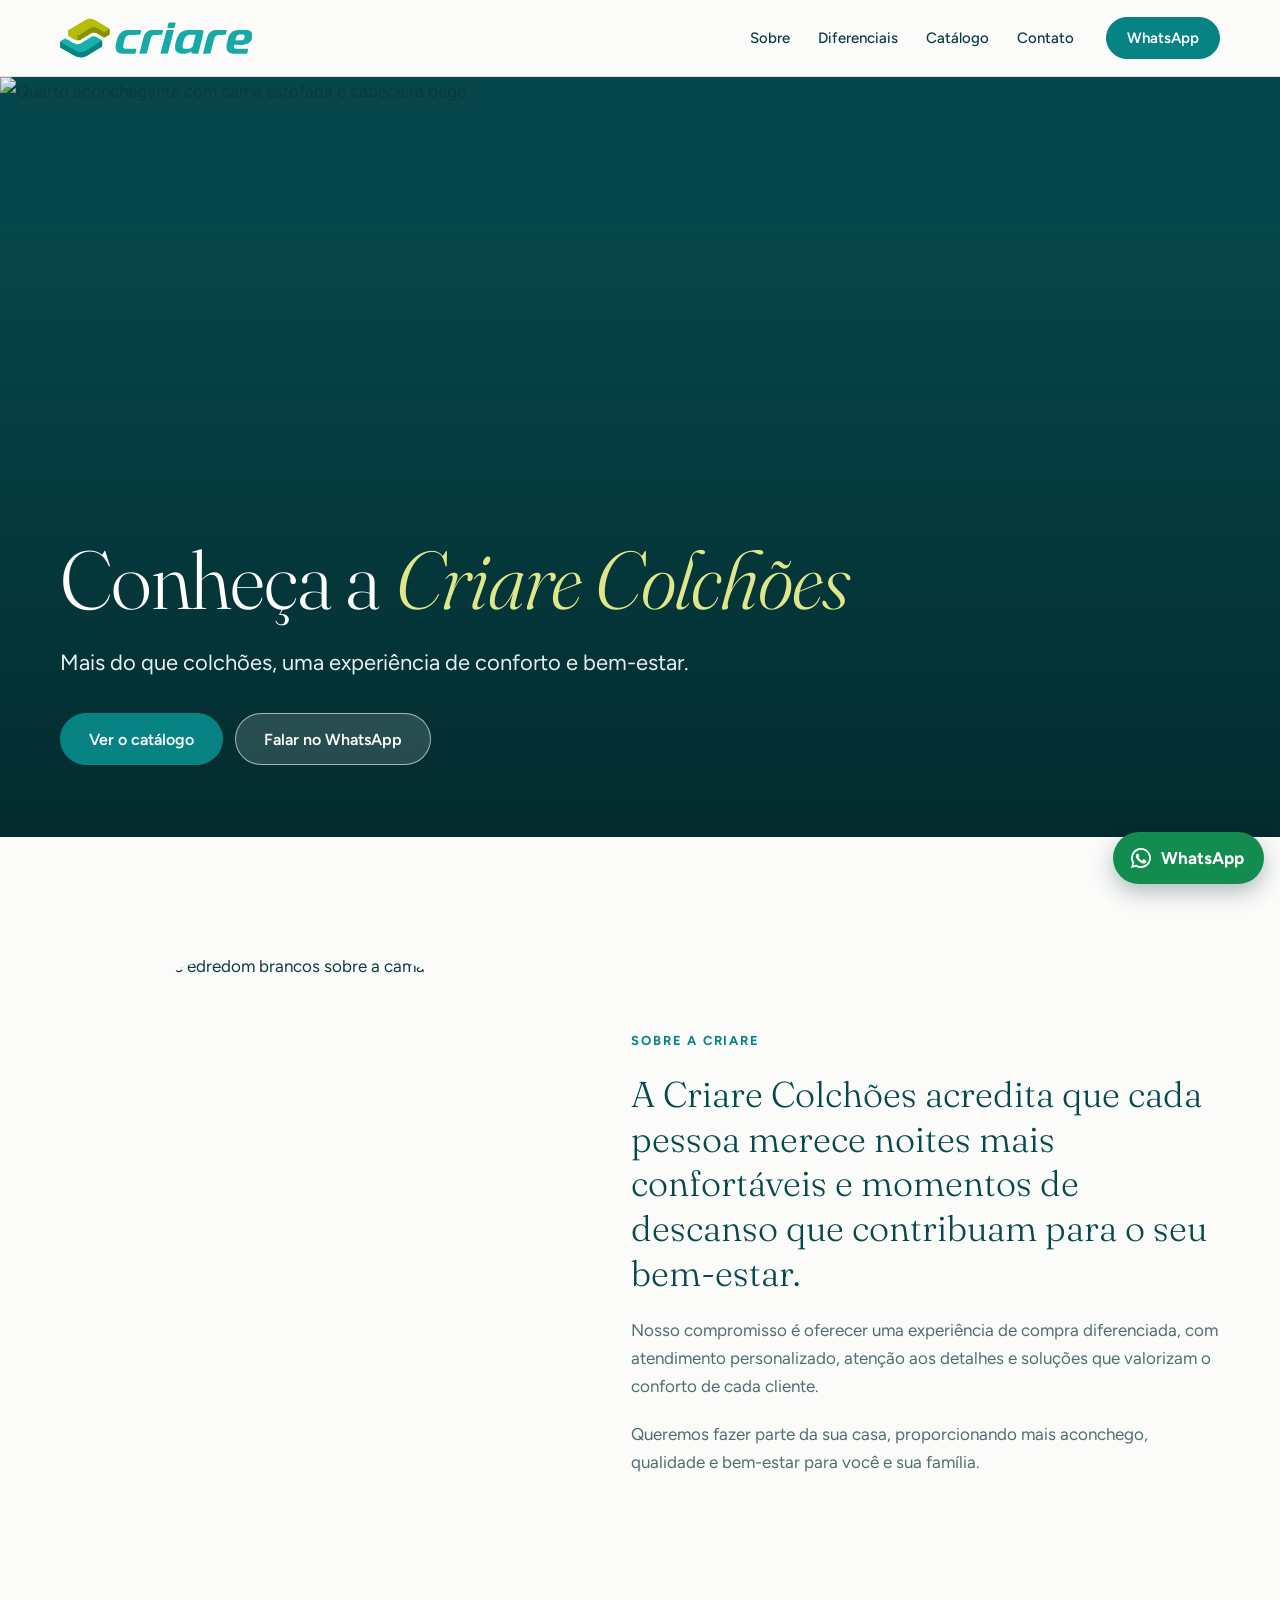
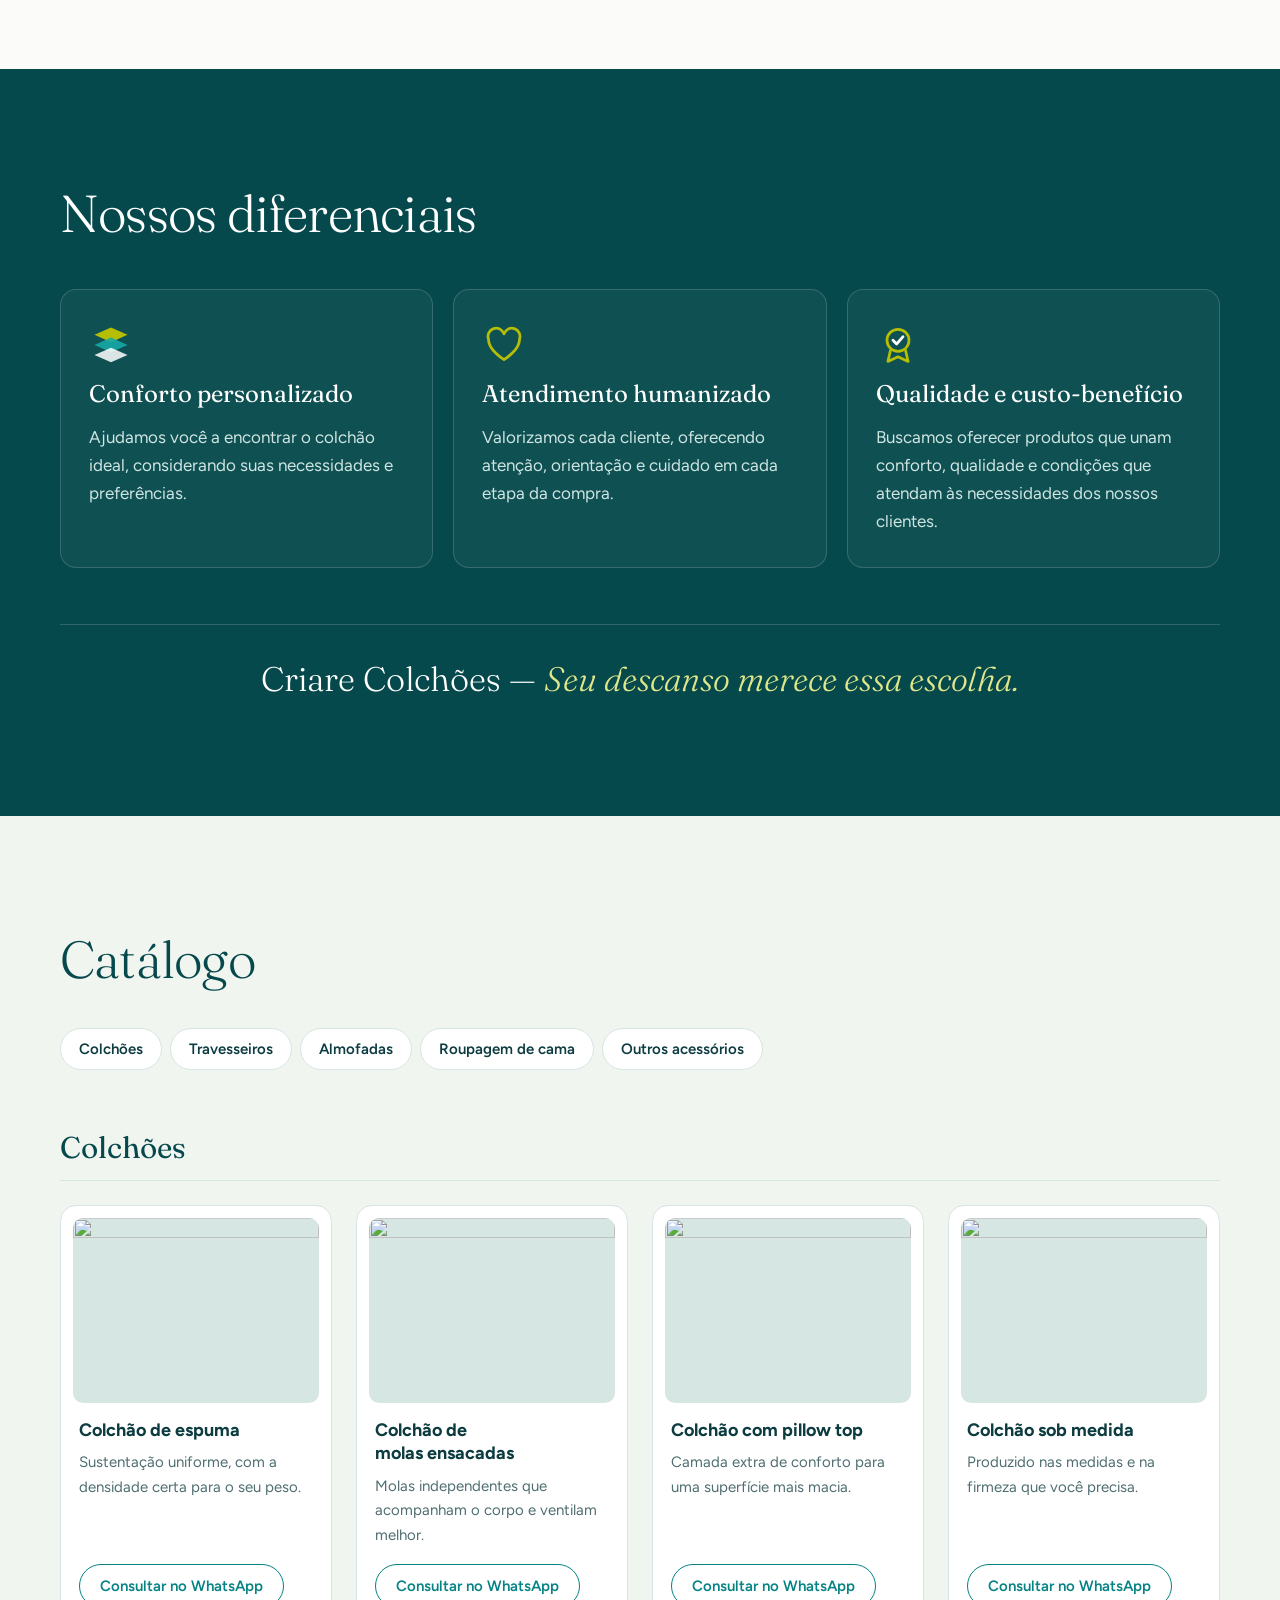
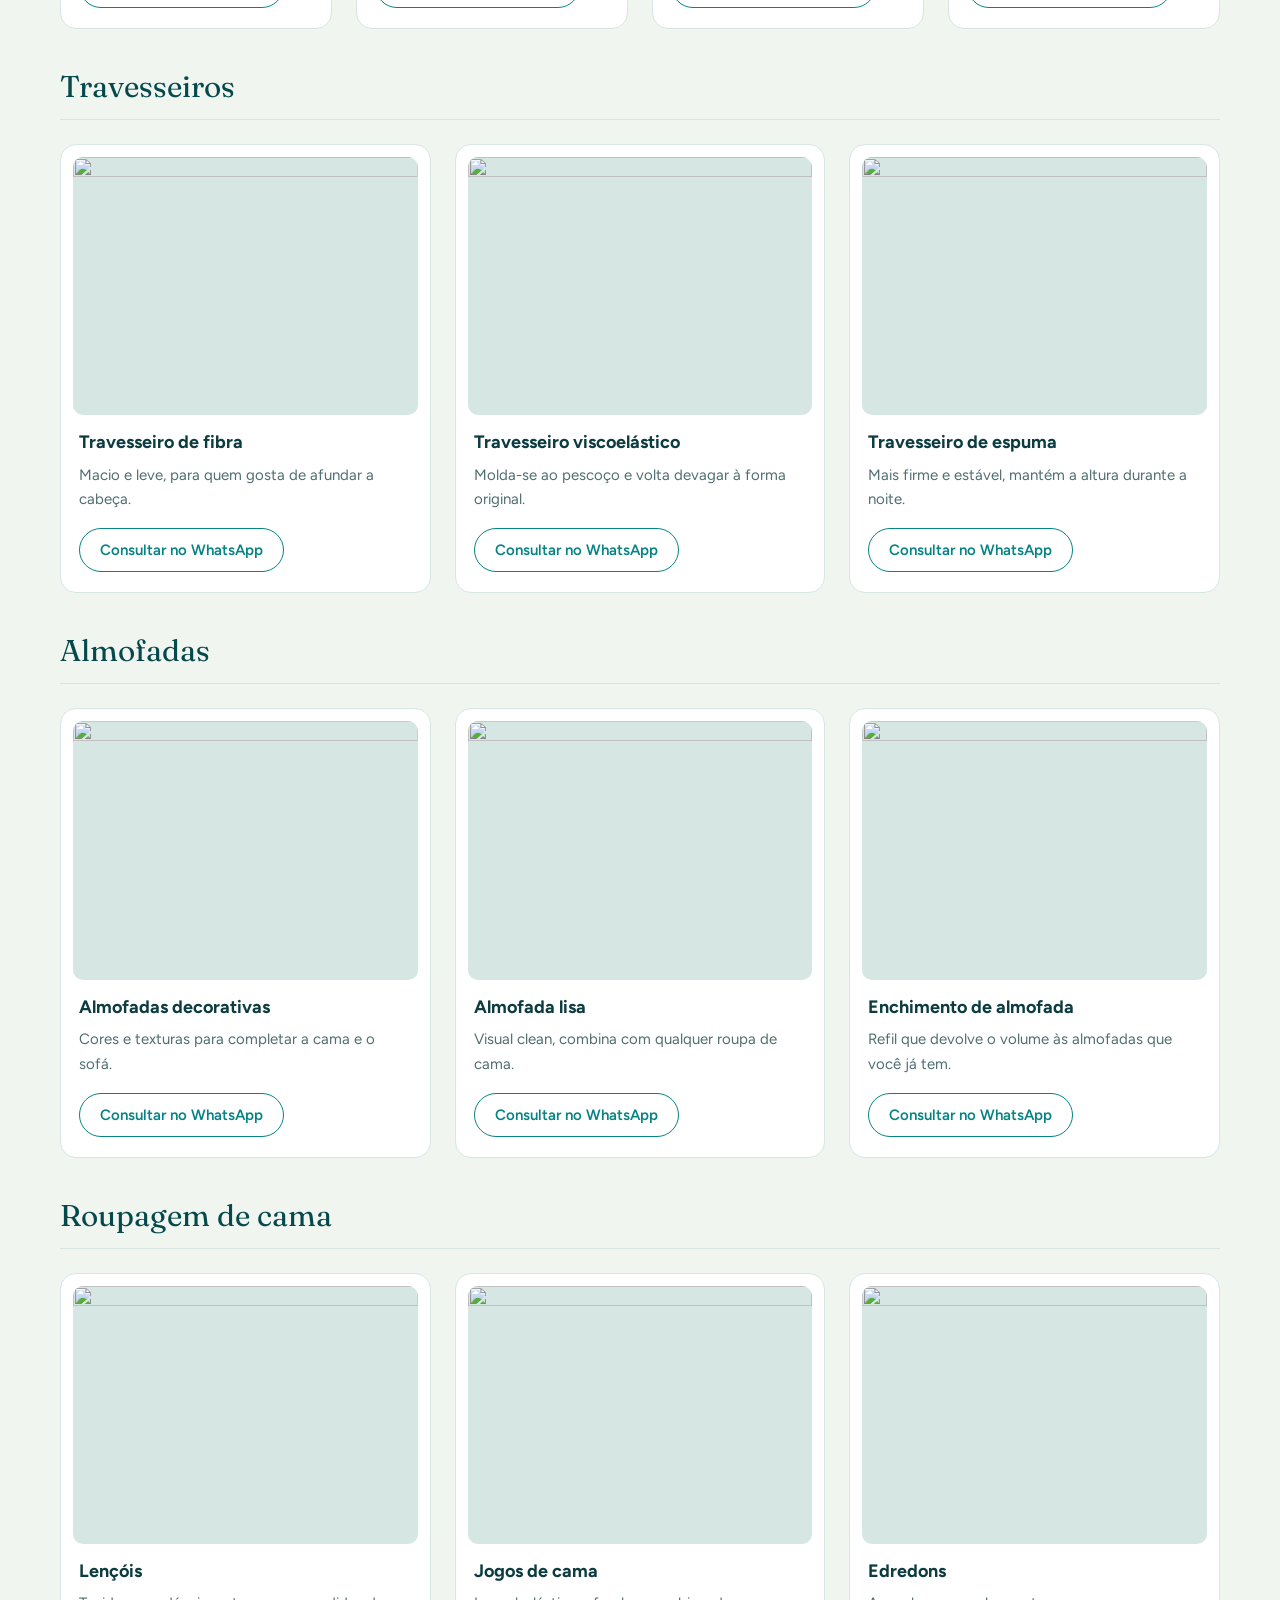
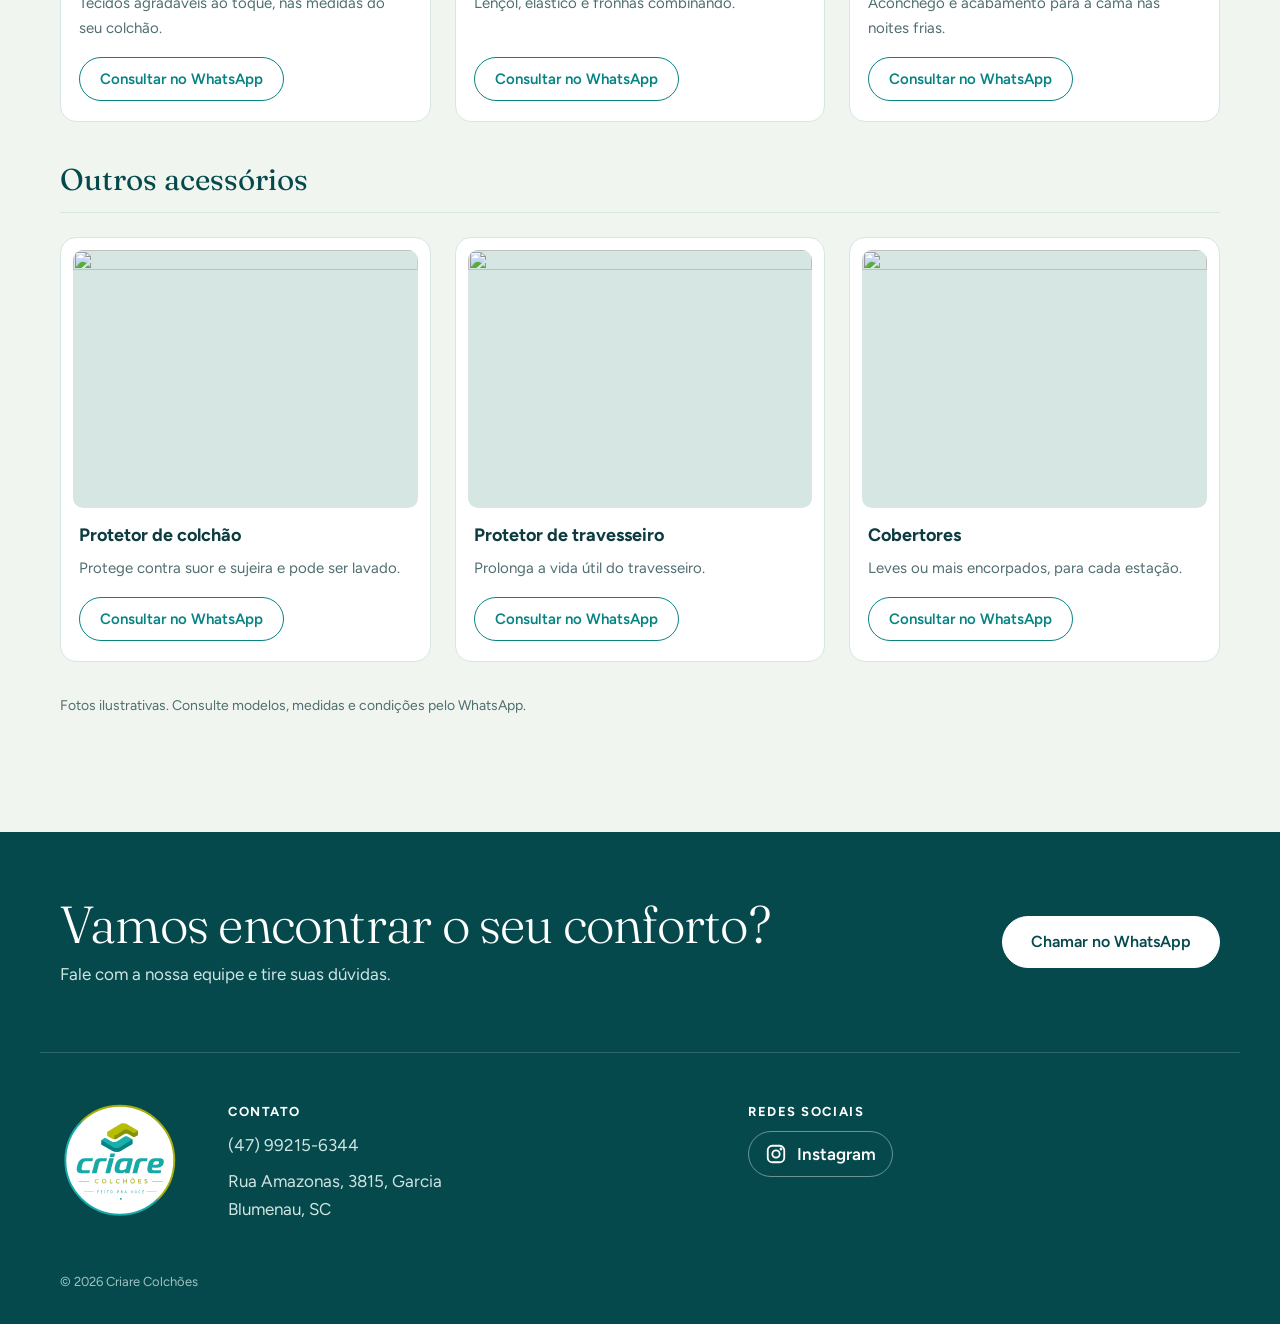
==== catalogo/index.html @ cec533d4 "Site da Criare Colchões: site principal, catálogo e vitrine Co-Authored-By: Claude Opus 5.5 <noreply" ====
<!doctype html>
<html lang="pt-BR">
<head>
<meta charset="utf-8">
<meta name="viewport" content="width=device-width, initial-scale=1, viewport-fit=cover">
<title>Criare Colchões | Catálogo de colchões, travesseiros e roupa de cama em Blumenau</title>
<meta name="description" content="Conheça a Criare Colchões: colchões, travesseiros, almofadas, roupa de cama e acessórios, com atendimento personalizado em Blumenau.">
<link rel="icon" href="assets/logo-criare.svg" type="image/svg+xml">
<link rel="preconnect" href="https://fonts.googleapis.com">
<link rel="preconnect" href="https://fonts.gstatic.com" crossorigin>
<link rel="stylesheet" href="https://fonts.googleapis.com/css2?family=Figtree:wght@400;500;600;700&family=Fraunces:ital,opsz,wght@0,9..144,300;0,9..144,400;1,9..144,300;1,9..144,400&display=swap">
<link rel="stylesheet" href="estilo.css">
</head>
<body>

<header class="topo">
  <div class="envolve topo-linha">
    <a class="marca" href="#inicio"><img src="assets/logo-criare-horizontal.svg" alt="Criare Colchões" width="150" height="40"></a>
    <nav class="menu" aria-label="Principal">
      <a href="#sobre">Sobre</a>
      <a href="#diferenciais">Diferenciais</a>
      <a href="#catalogo">Catálogo</a>
      <a href="#contato">Contato</a>
    </nav>
    <a class="botao botao-topo" data-wa="Olá! Vim pelo catálogo da Criare e gostaria de atendimento.">WhatsApp</a>
  </div>
</header>

<main id="inicio">
  <!-- 1. Abertura -->
  <section class="abertura">
    <img class="abertura-foto" src="https://images.unsplash.com/photo-1582582621959-48d27397dc69?w=2200&q=75&auto=format&fit=crop" alt="Quarto aconchegante com cama estofada e cabeceira bege" fetchpriority="high">
    <div class="envolve abertura-texto">
      <h1>Conheça a <em>Criare Colchões</em></h1>
      <p>Mais do que colchões, uma experiência de conforto e bem-estar.</p>
      <div class="abertura-acoes">
        <a class="botao" href="#catalogo">Ver o catálogo</a>
        <a class="botao botao-vidro" data-wa="Olá! Vim pelo catálogo da Criare e gostaria de atendimento.">Falar no WhatsApp</a>
      </div>
    </div>
  </section>

  <!-- 2. Sobre a marca -->
  <section id="sobre" class="secao">
    <div class="envolve sobre">
      <div class="sobre-foto"><img src="https://images.unsplash.com/photo-1564019472231-4586c552dc27?w=1000&q=75&auto=format&fit=crop" alt="Travesseiros e edredom brancos sobre a cama" loading="lazy"></div>
      <div class="sobre-texto">
        <p class="rotulo">Sobre a Criare</p>
        <p class="sobre-destaque">A Criare Colchões acredita que cada pessoa merece noites mais confortáveis e momentos de descanso que contribuam para o seu bem-estar.</p>
        <p>Nosso compromisso é oferecer uma experiência de compra diferenciada, com atendimento personalizado, atenção aos detalhes e soluções que valorizam o conforto de cada cliente.</p>
        <p>Queremos fazer parte da sua casa, proporcionando mais aconchego, qualidade e bem-estar para você e sua família.</p>
      </div>
    </div>
  </section>

  <!-- 3. Diferenciais -->
  <section id="diferenciais" class="diferenciais">
    <div class="envolve">
      <h2>Nossos diferenciais</h2>
      <ul class="cartoes">
        <li>
          <svg viewBox="0 0 48 48" width="44" height="44" aria-hidden="true"><path d="M24 6 42 14 24 22 6 14Z" fill="#b5bd05"/><path d="M24 17 42 25 24 33 6 25Z" fill="#17a9a6" opacity=".9"/><path d="M24 28 42 36 24 44 6 36Z" fill="#fff" opacity=".85"/></svg>
          <h3>Conforto personalizado</h3>
          <p>Ajudamos você a encontrar o colchão ideal, considerando suas necessidades e preferências.</p>
        </li>
        <li>
          <svg viewBox="0 0 48 48" width="44" height="44" aria-hidden="true"><path d="M24 41S7 31 7 18.5A8.5 8.5 0 0 1 24 13a8.5 8.5 0 0 1 17 5.5C41 31 24 41 24 41Z" fill="none" stroke="#b5bd05" stroke-width="3" stroke-linejoin="round"/></svg>
          <h3>Atendimento humanizado</h3>
          <p>Valorizamos cada cliente, oferecendo atenção, orientação e cuidado em cada etapa da compra.</p>
        </li>
        <li>
          <svg viewBox="0 0 48 48" width="44" height="44" aria-hidden="true"><circle cx="24" cy="20" r="12" fill="none" stroke="#b5bd05" stroke-width="3"/><path d="m18.5 20 4 4 7-8" fill="none" stroke="#fff" stroke-width="3" stroke-linecap="round" stroke-linejoin="round"/><path d="m16 30-3 13 11-5 11 5-3-13" fill="none" stroke="#b5bd05" stroke-width="3" stroke-linejoin="round"/></svg>
          <h3>Qualidade e custo-benefício</h3>
          <p>Buscamos oferecer produtos que unam conforto, qualidade e condições que atendam às necessidades dos nossos clientes.</p>
        </li>
      </ul>
      <p class="fechamento">Criare Colchões — <em>Seu descanso merece essa escolha.</em></p>
    </div>
  </section>

  <!-- 4. Catálogo -->
  <section id="catalogo" class="secao catalogo">
    <div class="envolve">
      <h2>Catálogo</h2>
      <nav id="atalhos" class="atalhos" aria-label="Categorias do catálogo"></nav>
      <div id="vitrines"></div>
      <p class="nota">Fotos ilustrativas. Consulte modelos, medidas e condições pelo WhatsApp.</p>
    </div>
  </section>
</main>

<!-- 5. Rodapé e contatos -->
<footer id="contato" class="rodape">
  <div class="envolve rodape-chamada">
    <div>
      <h2>Vamos encontrar o seu conforto?</h2>
      <p>Fale com a nossa equipe e tire suas dúvidas.</p>
    </div>
    <a class="botao botao-claro" data-wa="Olá! Vim pelo catálogo da Criare e gostaria de atendimento.">Chamar no WhatsApp</a>
  </div>
  <div class="envolve rodape-grade">
    <img class="rodape-logo" src="assets/logo-criare.svg" alt="Criare Colchões, feito pra você" width="120" height="120">
    <div>
      <h3>Contato</h3>
      <p>(47) 99215-6344</p>
      <p id="email"></p>
      <p>Rua Amazonas, 3815, Garcia<br>Blumenau, SC</p>
    </div>
    <div>
      <h3>Redes sociais</h3>
      <div id="redes" class="redes"></div>
    </div>
  </div>
  <p class="envolve rodape-fim">© 2026 Criare Colchões</p>
</footer>

<a class="whats" data-wa="Olá! Vim pelo catálogo da Criare e gostaria de atendimento." aria-label="Falar no WhatsApp">
  <svg viewBox="0 0 24 24" width="24" height="24" fill="currentColor" aria-hidden="true"><path d="M12 2a10 10 0 0 0-8.6 15.1L2 22l5-1.3A10 10 0 1 0 12 2Zm0 18.2a8.2 8.2 0 0 1-4.2-1.2l-.3-.2-3 .8.8-2.9-.2-.3A8.2 8.2 0 1 1 12 20.2Zm4.5-6.1c-.2-.1-1.5-.7-1.7-.8s-.4-.1-.6.1-.6.8-.8 1-.3.2-.5.1a6.7 6.7 0 0 1-3.3-2.9c-.2-.4.2-.4.7-1.3a.5.5 0 0 0 0-.4l-.8-1.8c-.2-.5-.4-.4-.6-.4h-.5a1 1 0 0 0-.7.3 3 3 0 0 0-.9 2.2 5.2 5.2 0 0 0 1.1 2.7 11.8 11.8 0 0 0 4.5 4c1.7.7 2.3.8 3.2.6a2.7 2.7 0 0 0 1.8-1.3 2.2 2.2 0 0 0 .1-1.2c0-.1-.2-.2-.4-.3Z"/></svg>
  <span>WhatsApp</span>
</a>

<script src="catalogo.js"></script>
</body>
</html>
---- catalogo/estilo.css ----
/* Mesma paleta da logo do primeiro site; aqui o tom é mais editorial, com títulos em serifa leve. */
:root {
  --teal: #17a9a6;
  --teal-escuro: #078384;
  --teal-fundo: #06494d;
  --limao: #b5bd05;
  --texto: #0c3b40;
  --suave: #4f6e70;
  --linha: #d6e6e3;
  --fundo: #fbfcfa;
  --creme: #f1f5ef;
  --display: "Fraunces", Georgia, "Times New Roman", serif;
  --corpo: "Figtree", "Segoe UI", system-ui, sans-serif;
  color-scheme: light;
}

* { box-sizing: border-box; }
html { scroll-behavior: smooth; scroll-padding-top: 88px; }
body { margin: 0; background: var(--fundo); color: var(--texto); font: 400 1.0625rem/1.65 var(--corpo); overflow-x: hidden; }
h1, h2, h3, h4 { margin: 0; text-wrap: balance; }
h1, h2 { font-family: var(--display); font-weight: 300; line-height: 1.08; letter-spacing: -.015em; }
h2 { font-size: clamp(2.125rem, 4.4vw, 3.25rem); color: var(--teal-fundo); }
em { font-style: italic; }
p { margin: 0; }
img { max-width: 100%; }
a { color: inherit; }
:focus-visible { outline: 3px solid var(--limao); outline-offset: 2px; }
[hidden] { display: none !important; }

.envolve { max-width: 1200px; margin: 0 auto; padding-left: max(20px, env(safe-area-inset-left, 0px)); padding-right: max(20px, env(safe-area-inset-right, 0px)); }
.secao { padding-block: clamp(64px, 9vw, 120px); }
.rotulo { font-size: .8125rem; font-weight: 700; letter-spacing: .14em; text-transform: uppercase; color: var(--teal-escuro); }
.nota { margin-top: 32px; font-size: .875rem; color: var(--suave); }

.botao { display: inline-flex; align-items: center; justify-content: center; min-height: 52px; padding: 12px 28px; border: 1px solid var(--teal-escuro); border-radius: 999px; background: var(--teal-escuro); color: #fff; font: 600 1rem var(--corpo); text-decoration: none; cursor: pointer; transition: background-color .2s, color .2s, transform .15s; }
.botao:hover { background: var(--teal-fundo); border-color: var(--teal-fundo); transform: translateY(-2px); }
.botao-vidro { background: rgba(255,255,255,.14); border-color: rgba(255,255,255,.6); backdrop-filter: blur(6px); }
.botao-vidro:hover { background: #fff; color: var(--teal-fundo); border-color: #fff; }
.botao-linha { min-height: 44px; padding: 8px 20px; font-size: .9375rem; background: transparent; color: var(--teal-escuro); }
.botao-linha:hover { background: var(--teal-escuro); color: #fff; }
.botao-claro { background: #fff; border-color: #fff; color: var(--teal-fundo); }
.botao-claro:hover { background: var(--limao); border-color: var(--limao); color: var(--teal-fundo); }
.botao-topo { min-height: 42px; padding: 8px 20px; font-size: .9375rem; }

/* Topo */
.topo { position: sticky; top: 0; z-index: 10; background: rgba(251,252,250,.92); backdrop-filter: blur(10px); border-bottom: 1px solid var(--linha); }
.topo-linha { display: flex; align-items: center; gap: 32px; min-height: 76px; }
.marca img { display: block; height: 40px; width: auto; }
.menu { display: flex; gap: 28px; margin-left: auto; font-weight: 500; font-size: .9375rem; }
.menu a { text-decoration: none; }
.menu a:hover { color: var(--teal-escuro); }

/* 1. Abertura */
.abertura { position: relative; display: flex; align-items: flex-end; min-height: min(760px, 88vh); background: var(--teal-fundo); overflow: hidden; }
.abertura-foto { position: absolute; inset: 0; width: 100%; height: 100%; object-fit: cover; animation: aproxima 14s ease-out both; }
@keyframes aproxima { from { transform: scale(1.08); } to { transform: none; } }
.abertura::after { content: ""; position: absolute; inset: 0; background: linear-gradient(0deg, rgba(4,40,43,.88) 0%, rgba(4,40,43,.45) 45%, rgba(4,40,43,.05) 80%); }
.abertura-texto { position: relative; z-index: 1; width: 100%; padding-block: 72px; color: #fff; display: grid; gap: 20px; justify-items: start; }
.abertura h1 { font-size: clamp(2.75rem, 6.4vw, 5.5rem); max-width: 12em; }
.abertura h1 em { color: #dfe78a; }
.abertura-texto > p { font-size: clamp(1.125rem, 1.8vw, 1.375rem); max-width: 34em; color: #e3f1ef; }
.abertura-acoes { display: flex; flex-wrap: wrap; gap: 12px; margin-top: 12px; }

/* 2. Sobre */
.sobre { display: grid; grid-template-columns: minmax(0, .9fr) minmax(0, 1.1fr); gap: clamp(36px, 7vw, 96px); align-items: center; }
.sobre-foto { overflow: hidden; border-radius: 200px 200px 16px 16px; }
.sobre-foto img { display: block; width: 100%; aspect-ratio: 4 / 5; object-fit: cover; }
.sobre-texto { display: grid; gap: 20px; }
.sobre-texto p { color: var(--suave); max-width: 36em; }
.sobre-texto .sobre-destaque { font: 300 clamp(1.625rem, 2.8vw, 2.25rem)/1.25 var(--display); color: var(--teal-fundo); }
.sobre-texto .rotulo { color: var(--teal-escuro); }

/* 3. Diferenciais */
.diferenciais { padding-block: clamp(64px, 9vw, 120px); background: var(--teal-fundo); color: #fff; }
.diferenciais h2 { color: #fff; }
.cartoes { list-style: none; margin: 48px 0 0; padding: 0; display: grid; grid-template-columns: repeat(3, minmax(0, 1fr)); gap: 20px; }
.cartoes li { display: grid; gap: 14px; align-content: start; padding: 32px 28px; border: 1px solid rgba(255,255,255,.16); border-radius: 16px; background: rgba(255,255,255,.04); }
.cartoes h3 { font: 400 1.5rem/1.2 var(--display); }
.cartoes p { color: #cfe5e2; }
.fechamento { margin-top: 56px; padding-top: 32px; border-top: 1px solid rgba(255,255,255,.16); font: 300 clamp(1.5rem, 2.8vw, 2.125rem)/1.3 var(--display); text-align: center; }
.fechamento em { color: #dfe78a; }

/* 4. Catálogo */
.catalogo { background: var(--creme); }
.atalhos { position: sticky; top: 76px; z-index: 5; display: flex; gap: 8px; margin: 28px 0 8px; padding-block: 12px; overflow-x: auto; scrollbar-width: none; background: var(--creme); }
.atalhos a { flex: none; padding: 8px 18px; border: 1px solid var(--linha); border-radius: 999px; background: #fff; font-weight: 600; font-size: .9375rem; text-decoration: none; white-space: nowrap; }
.atalhos a:hover { border-color: var(--teal); color: var(--teal-escuro); }
.vitrine { padding-top: 40px; }
.vitrine h3 { font: 400 1.875rem/1.2 var(--display); color: var(--teal-fundo); padding-bottom: 14px; border-bottom: 1px solid var(--linha); }
.grade { list-style: none; margin: 24px 0 0; padding: 0; display: grid; grid-template-columns: repeat(var(--colunas, 3), minmax(0, 1fr)); gap: 24px; }
.produto { display: flex; flex-direction: column; gap: 8px; align-items: flex-start; padding: 12px 12px 20px; background: #fff; border-radius: 16px; border: 1px solid var(--linha); transition: box-shadow .25s, transform .25s; }
.produto:hover { transform: translateY(-4px); box-shadow: 0 14px 30px rgba(6,73,77,.1); }
.produto-foto { width: 100%; overflow: hidden; border-radius: 10px; margin-bottom: 8px; background: var(--linha); }
.produto-foto img { display: block; width: 100%; aspect-ratio: 4 / 3; object-fit: cover; }
.produto h4 { padding-inline: 6px; font-size: 1.125rem; font-weight: 700; line-height: 1.3; }
.produto p { padding-inline: 6px; flex: 1; color: var(--suave); font-size: .9375rem; }
.produto .botao { margin: 8px 6px 0; }

/* Animação Revelar */
.revelar { clip-path: inset(0 0 100% 0); transform: scale(1.06); transition: clip-path 1s cubic-bezier(.2,.7,.2,1), transform 1.3s cubic-bezier(.2,.7,.2,1); }
.revelar.revelada { clip-path: inset(0 0 0 0); transform: none; }

/* 5. Rodapé e contatos */
.rodape { background: var(--teal-fundo); color: #fff; padding-bottom: 32px; }
.rodape-chamada { display: flex; flex-wrap: wrap; align-items: center; justify-content: space-between; gap: 24px; padding-block: 64px; border-bottom: 1px solid rgba(255,255,255,.16); }
.rodape-chamada h2 { color: #fff; }
.rodape-chamada p { color: #cfe5e2; margin-top: 8px; }
.rodape-grade { display: grid; grid-template-columns: auto minmax(0, 1fr) minmax(0, 1fr); gap: 48px; align-items: start; padding-block: 48px; }
.rodape-logo { display: block; width: 120px; height: 120px; }
.rodape-grade > div { display: grid; gap: 8px; color: #cfe5e2; }
.rodape h3 { font-size: .8125rem; font-weight: 700; letter-spacing: .12em; text-transform: uppercase; color: #fff; }
.redes { display: flex; flex-wrap: wrap; gap: 10px; }
.rede { display: inline-flex; align-items: center; gap: 10px; min-height: 44px; padding: 8px 16px; border: 1px solid rgba(255,255,255,.4); border-radius: 999px; color: #fff; font-weight: 600; text-decoration: none; }
.rede:hover { background: #fff; color: var(--teal-fundo); }
.rodape-fim { font-size: .8125rem; color: #9cc4c0; }

.whats { position: fixed; z-index: 9; right: max(16px, env(safe-area-inset-right, 0px)); bottom: calc(16px + env(safe-area-inset-bottom, 0px)); display: inline-flex; align-items: center; gap: 8px; padding: 12px 20px 12px 16px; border-radius: 999px; background: #128c4f; color: #fff; font-weight: 700; text-decoration: none; box-shadow: 0 8px 22px rgba(4,40,43,.3); }
.whats:hover { background: #0d7340; }

@media (max-width: 960px) {
  .grade { grid-template-columns: repeat(2, minmax(0, 1fr)); }
  .cartoes, .sobre { grid-template-columns: minmax(0, 1fr); }
  .sobre-foto { max-width: 420px; }
  .rodape-grade { grid-template-columns: minmax(0, 1fr) minmax(0, 1fr); }
  .rodape-logo { grid-column: 1 / -1; }
}

@media (max-width: 640px) {
  .topo-linha { flex-wrap: wrap; gap: 0 12px; min-height: 0; padding-top: 12px; justify-content: space-between; }
  .marca img { height: 32px; }
  .menu { order: 3; flex: 1 0 100%; margin: 6px 0 0; padding-block: 8px 10px; gap: 22px; overflow-x: auto; white-space: nowrap; }
  .atalhos { top: 104px; }
  html { scroll-padding-top: 118px; }
  .grade { grid-template-columns: minmax(0, 1fr); }
  .abertura { min-height: 600px; }
  .abertura-texto { padding-block: 48px; }
  .rodape-grade { grid-template-columns: minmax(0, 1fr); gap: 32px; }
  .whats span { display: none; }
  .whats { padding: 14px; }
}

@media (prefers-reduced-motion: reduce) {
  *, *::before, *::after { animation: none !important; transition: none !important; scroll-behavior: auto !important; }
}
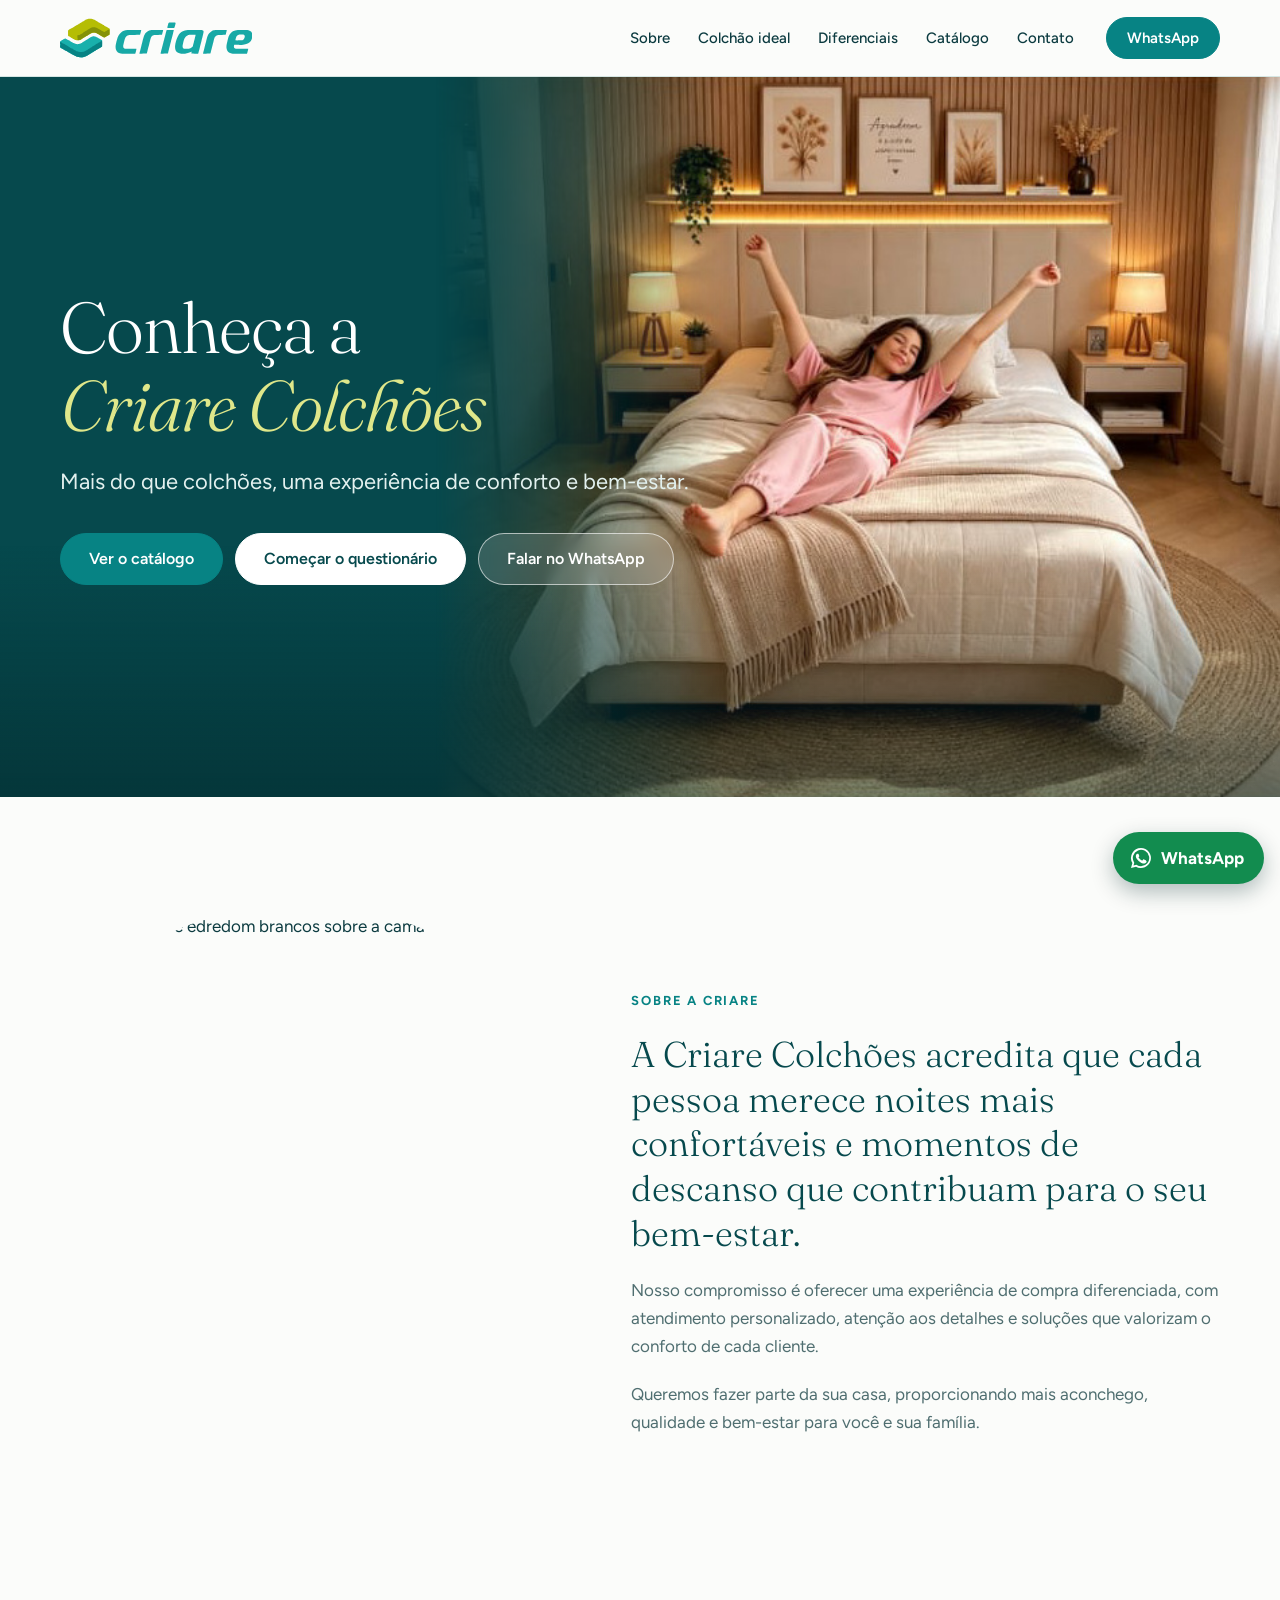
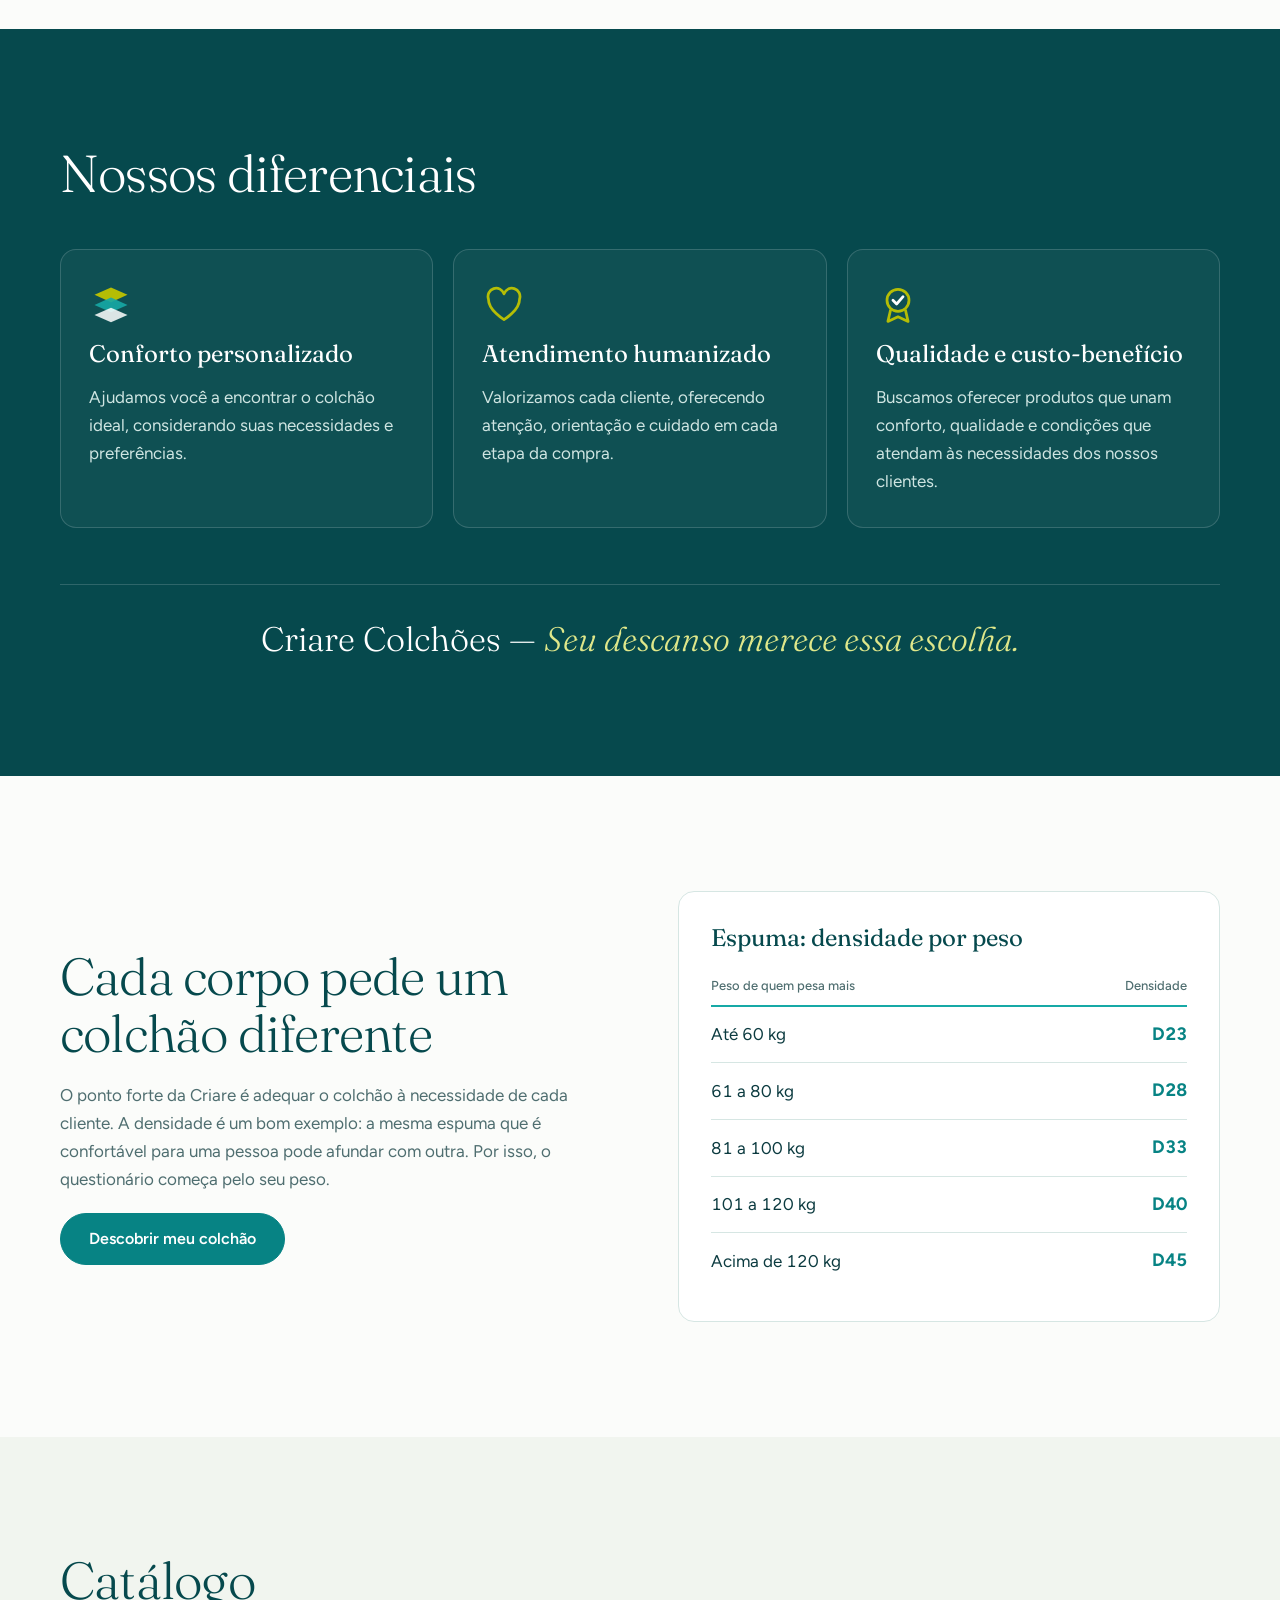
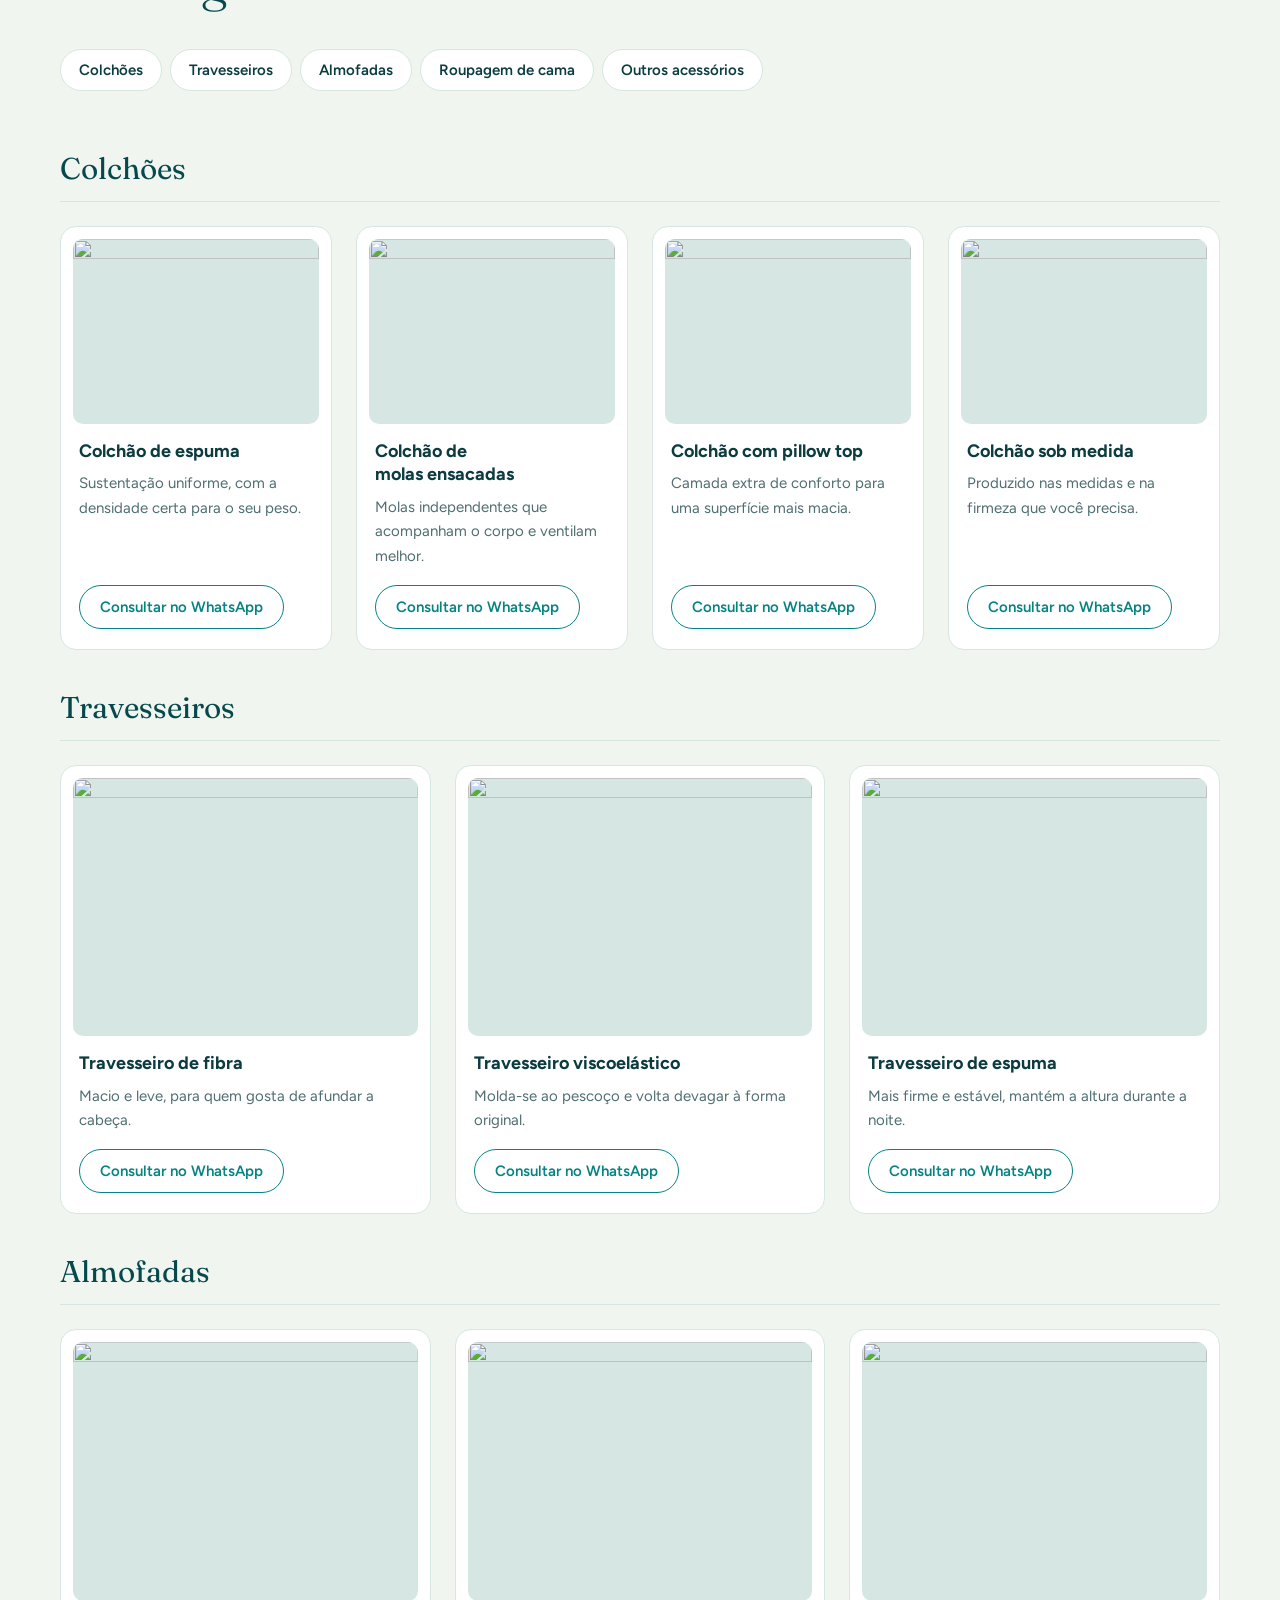
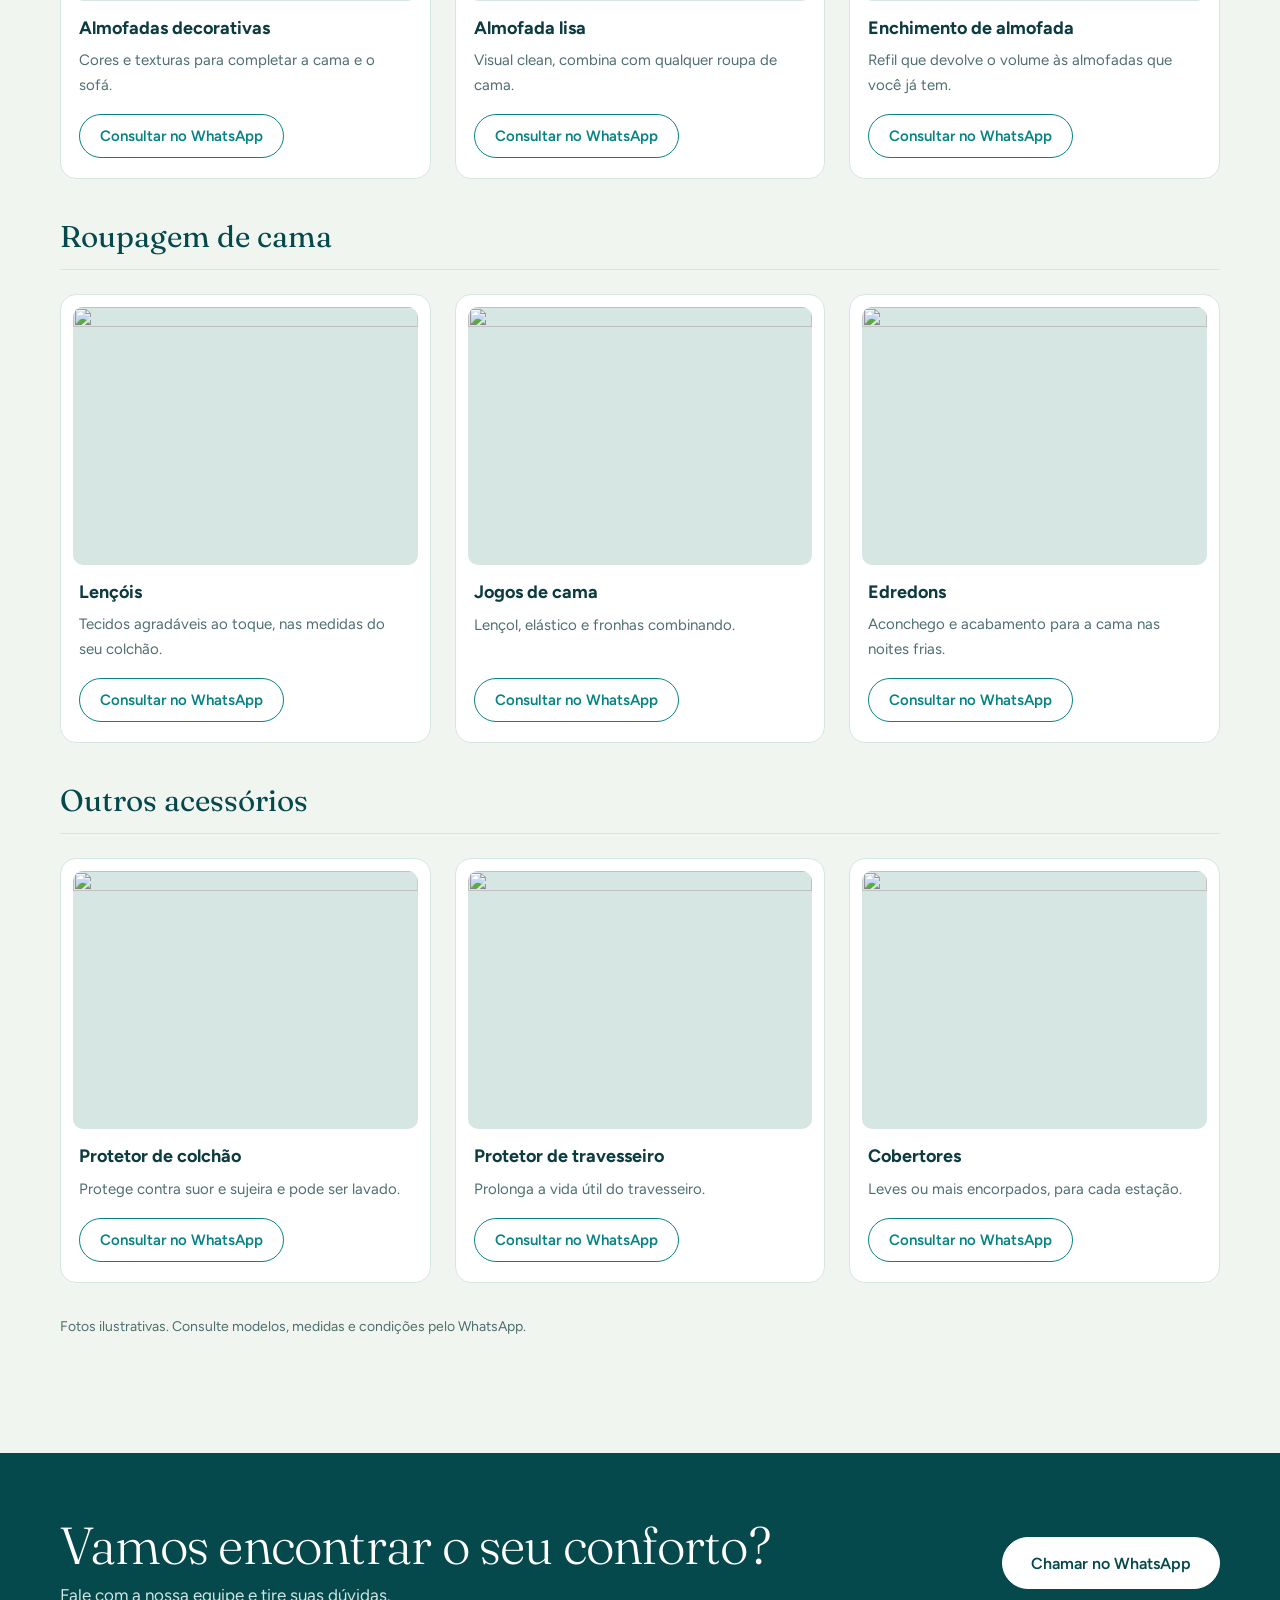
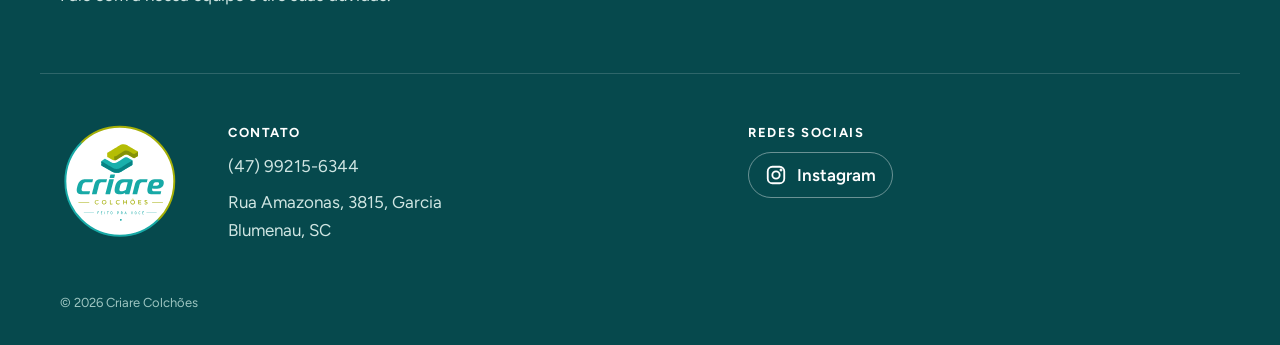
==== commit 930f1c0f: "Catálogo: nova capa, questionário e densidade por peso - Capa com a foto da mulher se espreguiçando " ====
--- a/catalogo/index.html
+++ b/catalogo/index.html
@@ -9,7 +9,8 @@
 <link rel="preconnect" href="https://fonts.googleapis.com">
 <link rel="preconnect" href="https://fonts.gstatic.com" crossorigin>
 <link rel="stylesheet" href="https://fonts.googleapis.com/css2?family=Figtree:wght@400;500;600;700&family=Fraunces:ital,opsz,wght@0,9..144,300;0,9..144,400;1,9..144,300;1,9..144,400&display=swap">
-<link rel="stylesheet" href="estilo.css">
+<link rel="stylesheet" href="estilo.css?v=2">
+<link rel="stylesheet" href="../questionario.css?v=1">
 </head>
 <body>
 
@@ -18,6 +19,7 @@
     <a class="marca" href="#inicio"><img src="assets/logo-criare-horizontal.svg" alt="Criare Colchões" width="150" height="40"></a>
     <nav class="menu" aria-label="Principal">
       <a href="#sobre">Sobre</a>
+      <a href="#sob-medida">Colchão ideal</a>
       <a href="#diferenciais">Diferenciais</a>
       <a href="#catalogo">Catálogo</a>
       <a href="#contato">Contato</a>
@@ -29,12 +31,13 @@
 <main id="inicio">
   <!-- 1. Abertura -->
   <section class="abertura">
-    <img class="abertura-foto" src="https://images.unsplash.com/photo-1582582621959-48d27397dc69?w=2200&q=75&auto=format&fit=crop" alt="Quarto aconchegante com cama estofada e cabeceira bege" fetchpriority="high">
+    <img class="abertura-foto" src="assets/capa-quarto.jpg" alt="Mulher se espreguiçando, feliz, deitada em uma cama com cabeceira estofada bege em um quarto aconchegante" width="669" height="535" fetchpriority="high">
     <div class="envolve abertura-texto">
       <h1>Conheça a <em>Criare Colchões</em></h1>
       <p>Mais do que colchões, uma experiência de conforto e bem-estar.</p>
       <div class="abertura-acoes">
         <a class="botao" href="#catalogo">Ver o catálogo</a>
+        <button type="button" class="botao botao-claro" data-abrir-quiz>Começar o questionário</button>
         <a class="botao botao-vidro" data-wa="Olá! Vim pelo catálogo da Criare e gostaria de atendimento.">Falar no WhatsApp</a>
       </div>
     </div>
@@ -75,6 +78,24 @@
         </li>
       </ul>
       <p class="fechamento">Criare Colchões — <em>Seu descanso merece essa escolha.</em></p>
+    </div>
+  </section>
+
+  <!-- 3b. Sob medida: densidade por peso (tabela vem de regras.js, igual ao site principal) -->
+  <section id="sob-medida" class="secao">
+    <div class="envolve dividido">
+      <div class="dividido-texto">
+        <h2>Cada corpo pede um colchão diferente</h2>
+        <p>O ponto forte da Criare é adequar o colchão à necessidade de cada cliente. A densidade é um bom exemplo: a mesma espuma que é confortável para uma pessoa pode afundar com outra. Por isso, o questionário começa pelo seu peso.</p>
+        <button type="button" class="botao" data-abrir-quiz>Descobrir meu colchão</button>
+      </div>
+      <div class="tabela-caixa">
+        <table>
+          <caption>Espuma: densidade por peso</caption>
+          <thead><tr><th scope="col">Peso de quem pesa mais</th><th scope="col">Densidade</th></tr></thead>
+          <tbody id="tabela-densidades"></tbody>
+        </table>
+      </div>
     </div>
   </section>
 
@@ -119,6 +140,33 @@
   <span>WhatsApp</span>
 </a>
 
+<!-- Questionário do sono: o mesmo do site principal (regras.js + questionario.js na raiz) -->
+<div id="quiz" class="quiz" role="dialog" aria-modal="true" aria-label="Questionário do sono" hidden>
+  <div class="quiz-topo">
+    <button type="button" id="voltar" class="botao-texto" hidden>Voltar</button>
+    <span id="contador" class="contador" aria-live="polite"></span>
+    <button type="button" id="fechar" class="botao-texto">Fechar</button>
+  </div>
+  <div class="progresso"><div id="progresso-barra"></div></div>
+  <div class="quiz-corpo">
+    <div id="palco" class="palco"></div>
+    <aside id="ficha" class="ficha" aria-label="Seu colchão até agora">
+      <p class="ficha-titulo">Seu colchão</p>
+      <div class="corte">
+        <div class="camada c-tecido" id="c-tecido"><span class="c-nome">Tecido</span><span class="c-valor">A definir</span></div>
+        <div class="camada c-conforto" id="c-conforto"><span class="c-nome">Conforto</span><span class="c-valor">A definir</span></div>
+        <div class="camada c-nucleo" id="c-nucleo"><span class="c-nome">Núcleo</span><span class="c-valor">A definir</span></div>
+      </div>
+      <dl class="ficha-dados">
+        <div><dt>Firmeza</dt><dd id="m-firmeza">A definir</dd></div>
+        <div><dt>Medida</dt><dd id="m-medida">A definir</dd></div>
+      </dl>
+    </aside>
+  </div>
+</div>
+
 <script src="catalogo.js"></script>
+<script src="../regras.js"></script>
+<script src="../questionario.js?v=1"></script>
 </body>
 </html>
--- a/catalogo/estilo.css
+++ b/catalogo/estilo.css
@@ -11,6 +11,10 @@
   --creme: #f1f5ef;
   --display: "Fraunces", Georgia, "Times New Roman", serif;
   --corpo: "Figtree", "Segoe UI", system-ui, sans-serif;
+  /* usadas pelo questionário compartilhado (../questionario.css) */
+  --faixa: #eef5f2;
+  --cartao: #ffffff;
+  --titulo: #06494d;
   color-scheme: light;
 }
 
@@ -51,15 +55,37 @@
 .menu a:hover { color: var(--teal-escuro); }
 
 /* 1. Abertura */
-.abertura { position: relative; display: flex; align-items: flex-end; min-height: min(760px, 88vh); background: var(--teal-fundo); overflow: hidden; }
-.abertura-foto { position: absolute; inset: 0; width: 100%; height: 100%; object-fit: cover; animation: aproxima 14s ease-out both; }
+/* A foto ocupa o lado direito até a borda e se dissolve no teal à esquerda, onde fica o texto:
+   a pessoa na cama nunca fica atrás do título. */
+.abertura { position: relative; display: flex; align-items: center; min-height: min(720px, 86vh); background: var(--teal-fundo); overflow: hidden; }
+.abertura-foto { position: absolute; top: 0; right: 0; width: 66%; height: 100%; object-fit: cover; object-position: 55% 45%; -webkit-mask-image: linear-gradient(90deg, transparent 0%, #000 34%); mask-image: linear-gradient(90deg, transparent 0%, #000 34%); animation: aproxima 14s ease-out both; }
 @keyframes aproxima { from { transform: scale(1.08); } to { transform: none; } }
-.abertura::after { content: ""; position: absolute; inset: 0; background: linear-gradient(0deg, rgba(4,40,43,.88) 0%, rgba(4,40,43,.45) 45%, rgba(4,40,43,.05) 80%); }
+.abertura::after { content: ""; position: absolute; inset: 0; pointer-events: none; background: linear-gradient(0deg, rgba(4,40,43,.55) 0%, rgba(4,40,43,0) 35%); }
 .abertura-texto { position: relative; z-index: 1; width: 100%; padding-block: 72px; color: #fff; display: grid; gap: 20px; justify-items: start; }
-.abertura h1 { font-size: clamp(2.75rem, 6.4vw, 5.5rem); max-width: 12em; }
+.abertura-texto > * { max-width: min(36rem, 46%); }
+/* os três botões cabem numa linha: podem avançar sobre a parte esmaecida da foto */
+.abertura-texto > .abertura-acoes { max-width: none; }
+.abertura h1 { font-size: clamp(2.75rem, 5.6vw, 5rem); }
 .abertura h1 em { color: #dfe78a; }
 .abertura-texto > p { font-size: clamp(1.125rem, 1.8vw, 1.375rem); max-width: 34em; color: #e3f1ef; }
 .abertura-acoes { display: flex; flex-wrap: wrap; gap: 12px; margin-top: 12px; }
+
+/* 3b. Sob medida: densidade por peso */
+.dividido { display: grid; grid-template-columns: repeat(2, minmax(0, 1fr)); gap: clamp(32px, 6vw, 88px); align-items: center; }
+.dividido-texto { display: grid; gap: 20px; justify-items: start; }
+.dividido-texto p { color: var(--suave); max-width: 34em; }
+.tabela-caixa { overflow-x: auto; padding: clamp(20px, 3vw, 32px); background: #fff; border: 1px solid var(--linha); border-radius: 16px; }
+.tabela-caixa table { width: 100%; border-collapse: collapse; font-variant-numeric: tabular-nums; }
+.tabela-caixa caption { text-align: left; padding-bottom: 14px; font: 400 1.5rem/1.2 var(--display); color: var(--teal-fundo); }
+.tabela-caixa th { text-align: left; font-size: .8125rem; font-weight: 500; color: var(--suave); padding: 8px 0; border-bottom: 2px solid var(--teal); }
+.tabela-caixa td { padding: 13px 0; border-bottom: 1px solid var(--linha); }
+.tabela-caixa tr:last-child td { border-bottom: 0; }
+.tabela-caixa th:last-child, .tabela-caixa td:last-child { text-align: right; }
+.tabela-caixa td:last-child { font-weight: 700; font-size: 1.125rem; color: var(--teal-escuro); }
+
+/* Questionário: no catálogo os títulos usam a serifa da página */
+.quiz .q-titulo { font: 400 clamp(1.75rem, 3.2vw, 2.5rem)/1.15 var(--display); }
+.quiz .opcao { border-radius: 14px; }
 
 /* 2. Sobre */
 .sobre { display: grid; grid-template-columns: minmax(0, .9fr) minmax(0, 1.1fr); gap: clamp(36px, 7vw, 96px); align-items: center; }
@@ -118,8 +144,14 @@
 .whats:hover { background: #0d7340; }
 
 @media (max-width: 960px) {
+  /* Celular e tablet: foto inteira em cima, dissolvendo no teal; texto logo abaixo */
+  .abertura { flex-direction: column; align-items: stretch; min-height: 0; }
+  .abertura-foto { position: relative; width: 100%; height: auto; aspect-ratio: 5 / 4; object-position: center; -webkit-mask-image: linear-gradient(180deg, #000 70%, transparent 100%); mask-image: linear-gradient(180deg, #000 70%, transparent 100%); }
+  .abertura::after { display: none; }
+  .abertura-texto { margin-top: -40px; padding-bottom: 56px; }
+  .abertura-texto > * { max-width: 100%; }
   .grade { grid-template-columns: repeat(2, minmax(0, 1fr)); }
-  .cartoes, .sobre { grid-template-columns: minmax(0, 1fr); }
+  .cartoes, .sobre, .dividido { grid-template-columns: minmax(0, 1fr); }
   .sobre-foto { max-width: 420px; }
   .rodape-grade { grid-template-columns: minmax(0, 1fr) minmax(0, 1fr); }
   .rodape-logo { grid-column: 1 / -1; }
@@ -132,8 +164,7 @@
   .atalhos { top: 104px; }
   html { scroll-padding-top: 118px; }
   .grade { grid-template-columns: minmax(0, 1fr); }
-  .abertura { min-height: 600px; }
-  .abertura-texto { padding-block: 48px; }
+  .abertura-texto { padding-block: 0 48px; }
   .rodape-grade { grid-template-columns: minmax(0, 1fr); gap: 32px; }
   .whats span { display: none; }
   .whats { padding: 14px; }
--- a/questionario.css
+++ b/questionario.css
@@ -0,0 +1,64 @@
+/* Questionário do sono: compartilhado pelo site principal e pelo catálogo.
+ * Usa as variáveis de cor da página (--fundo, --texto, --suave, --linha, --teal, --teal-escuro,
+ * --limao, --faixa, --cartao, --titulo, --corpo). Cada página define as suas. */
+body.travado { overflow: hidden; }
+.botao-texto { background: none; border: 0; padding: 10px 4px; color: var(--suave); font: 600 .9375rem var(--corpo); cursor: pointer; text-decoration: underline; text-underline-offset: 3px; }
+.botao-texto:hover { color: var(--texto); }
+
+/* Questionário */
+.quiz { position: fixed; inset: 0; z-index: 20; display: flex; flex-direction: column; background: var(--fundo); padding-top: env(safe-area-inset-top, 0px); }
+.quiz-topo { display: grid; grid-template-columns: 1fr auto 1fr; align-items: center; min-height: 58px; padding-inline: max(20px, env(safe-area-inset-left, 0px)) max(20px, env(safe-area-inset-right, 0px)); }
+#voltar { justify-self: start; grid-column: 1; }
+.contador { grid-column: 2; font-size: .875rem; color: var(--suave); font-variant-numeric: tabular-nums; }
+#fechar { grid-column: 3; justify-self: end; }
+.progresso { height: 4px; background: var(--linha); flex: none; }
+.progresso div { height: 100%; width: 0; background: var(--teal); transition: width .3s; }
+.quiz-corpo { flex: 1; min-height: 0; display: grid; grid-template-columns: minmax(0, 1.25fr) minmax(0, 1fr); }
+.palco { overflow-y: auto; padding: clamp(28px, 6vh, 72px) clamp(20px, 6vw, 88px); display: flex; flex-direction: column; gap: 16px; align-items: flex-start; }
+.sobrelinha { font-size: .8125rem; font-weight: 700; letter-spacing: .1em; text-transform: uppercase; color: var(--teal); }
+.q-titulo { font-weight: 800; font-size: clamp(1.625rem, 3vw, 2.375rem); line-height: 1.15; letter-spacing: -.015em; color: var(--titulo); text-wrap: balance; margin: 0; outline: none; }
+.q-ajuda { color: var(--suave); }
+.opcoes { display: grid; gap: 10px; width: 100%; max-width: 520px; margin-top: 12px; }
+.opcoes-grade { grid-template-columns: repeat(2, minmax(0, 1fr)); max-width: 620px; }
+.opcao { display: flex; flex-direction: column; gap: 2px; text-align: left; min-height: 58px; justify-content: center; padding: 12px 18px; border: 1px solid var(--linha); border-radius: 8px; background: var(--cartao); color: var(--texto); font: 600 1.0625rem/1.3 var(--corpo); cursor: pointer; transition: border-color .15s, background-color .15s; }
+.opcao small { font-size: .8125rem; font-weight: 400; color: var(--suave); }
+.opcao:hover { border-color: var(--teal); background: var(--faixa); }
+.opcao[aria-pressed="true"] { border-color: var(--teal-escuro); background: var(--faixa); box-shadow: inset 0 0 0 1px var(--teal-escuro); }
+
+.ficha { background: var(--faixa); padding: clamp(24px, 5vh, 56px) clamp(20px, 4vw, 56px); display: flex; flex-direction: column; justify-content: center; gap: 22px; overflow-y: auto; }
+.ficha-titulo { font-size: .8125rem; font-weight: 700; letter-spacing: .1em; text-transform: uppercase; color: var(--suave); }
+.corte { display: grid; gap: 3px; }
+.camada { display: grid; align-content: center; gap: 1px; padding: 12px 18px; border: 1px dashed #a9c9c6; color: var(--suave); transition: background-color .4s, color .4s, border-color .4s; }
+.c-tecido { border-radius: 16px 16px 2px 2px; min-height: 66px; }
+.c-conforto { border-radius: 2px; min-height: 84px; }
+.c-nucleo { border-radius: 2px 2px 8px 8px; min-height: 142px; }
+.c-nome { font-size: .75rem; font-weight: 700; letter-spacing: .08em; text-transform: uppercase; }
+.c-valor { font-weight: 600; font-size: 1.0625rem; line-height: 1.25; }
+.camada.definida { border: 1px solid transparent; color: #06494d; }
+.c-tecido.definida { background: #e4e88f; }
+.c-conforto.definida { background: var(--limao); }
+.c-nucleo.definida { background-color: var(--teal); }
+.ficha-dados { display: grid; grid-template-columns: repeat(2, minmax(0, 1fr)); gap: 16px; margin: 0; }
+.ficha-dados dt { font-size: .8125rem; color: var(--suave); }
+.ficha-dados dd { margin: 0; font-weight: 700; }
+
+/* Resultado */
+.regua { display: flex; align-items: center; gap: 12px; width: 100%; max-width: 520px; font-size: .8125rem; color: var(--suave); margin-top: 6px; }
+.regua-trilho { position: relative; flex: 1; height: 6px; border-radius: 3px; background: linear-gradient(90deg, var(--limao), var(--teal)); }
+.regua-trilho i { position: absolute; top: 50%; width: 20px; height: 20px; margin-left: -10px; margin-top: -10px; border-radius: 50%; background: #fff; border: 4px solid #06494d; }
+.r-sub { margin-top: 12px; }
+.motivos, .avisos { margin: 0; padding-left: 1.15em; display: grid; gap: 8px; max-width: 38em; }
+.motivos { color: var(--suave); }
+.avisos { list-style: none; padding: 14px 18px; background: var(--faixa); border-radius: 8px; font-size: .9375rem; }
+.acoes { display: flex; flex-wrap: wrap; align-items: center; gap: 16px; margin-top: 10px; }
+
+@media (max-width: 960px) {
+  /* Coluna normal com a ficha em cima: column-reverse cortava o fim do resultado sem deixar rolar */
+  .quiz-corpo { display: flex; flex-direction: column; overflow-y: auto; }
+  .palco { overflow: visible; flex: 1 0 auto; padding-top: 24px; }
+  .ficha { order: -1; flex: none; padding: 12px 20px; gap: 8px; overflow: visible; }
+  .ficha-titulo, .ficha-dados { display: none; }
+  .camada { min-height: 0; padding: 5px 12px; grid-template-columns: 82px minmax(0, 1fr); align-items: center; gap: 8px; }
+  .c-nome { font-size: .6875rem; }
+  .c-valor { font-size: .8125rem; }
+}
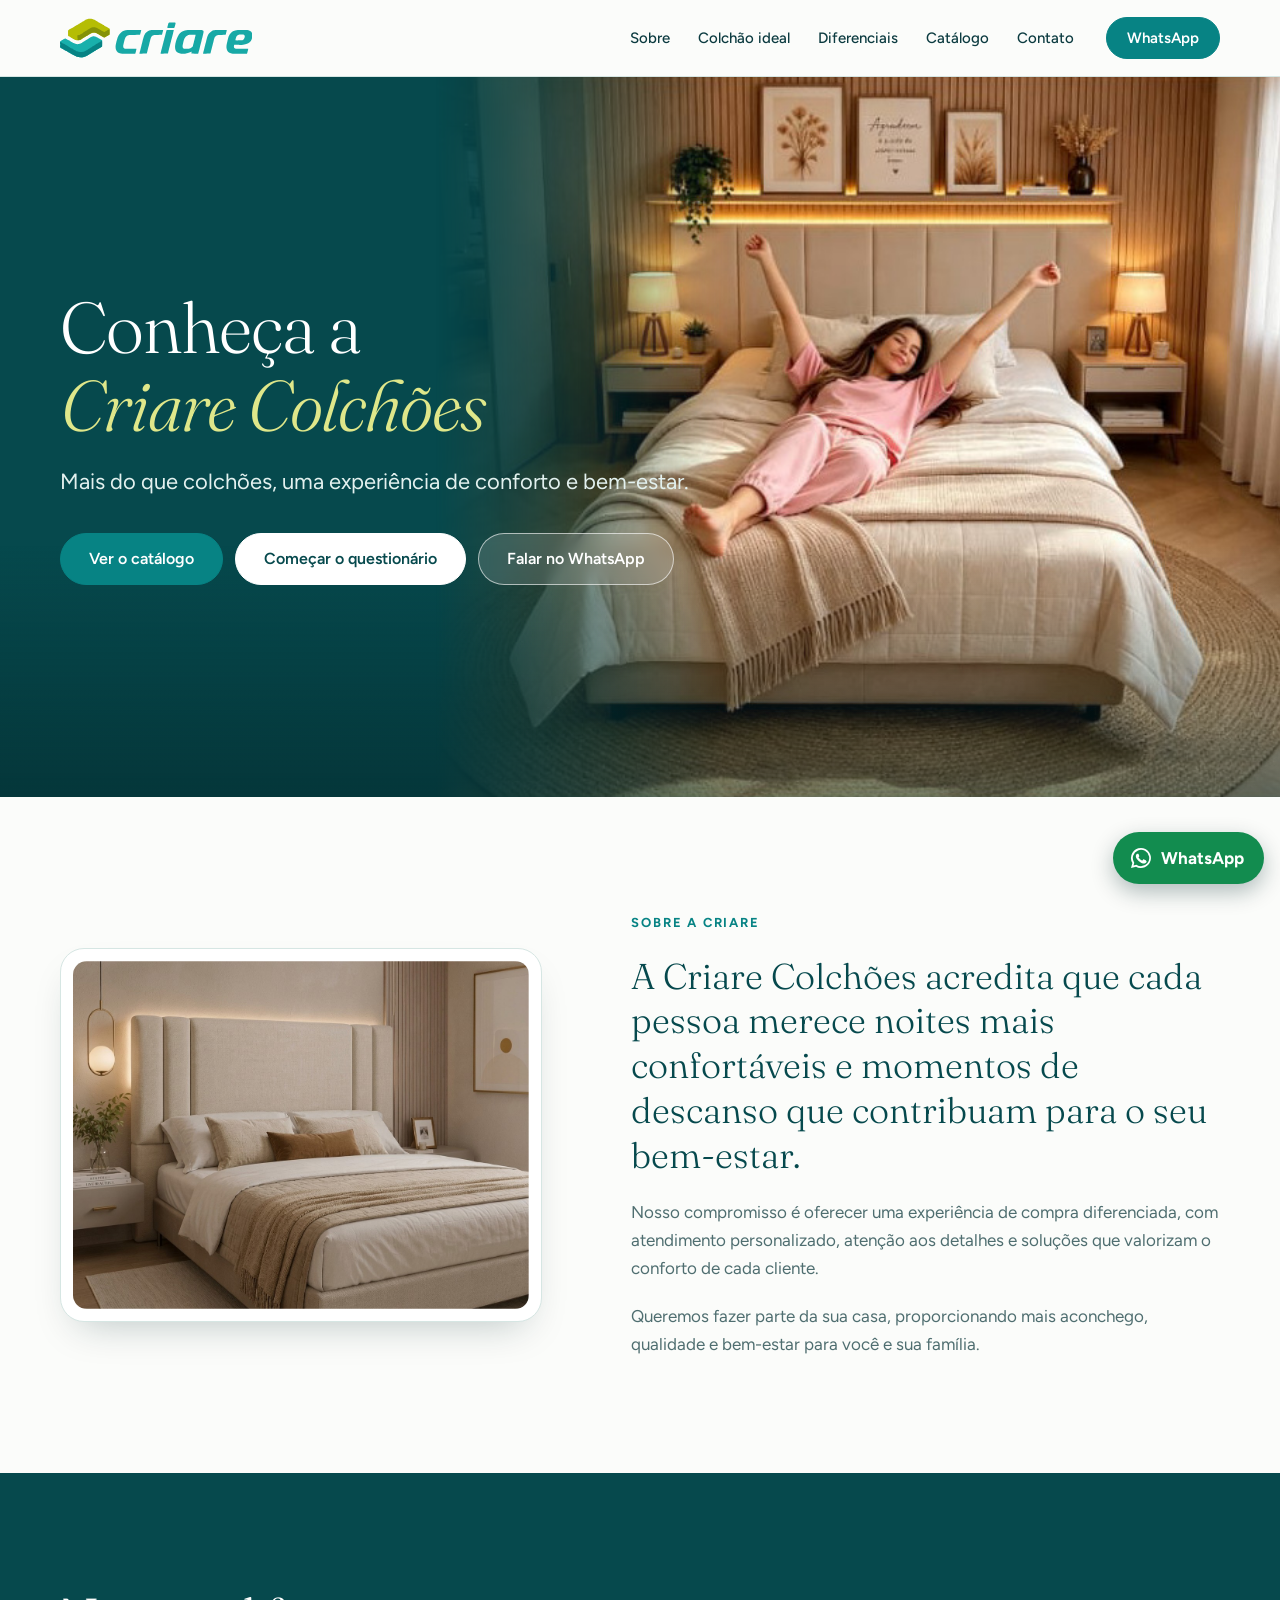
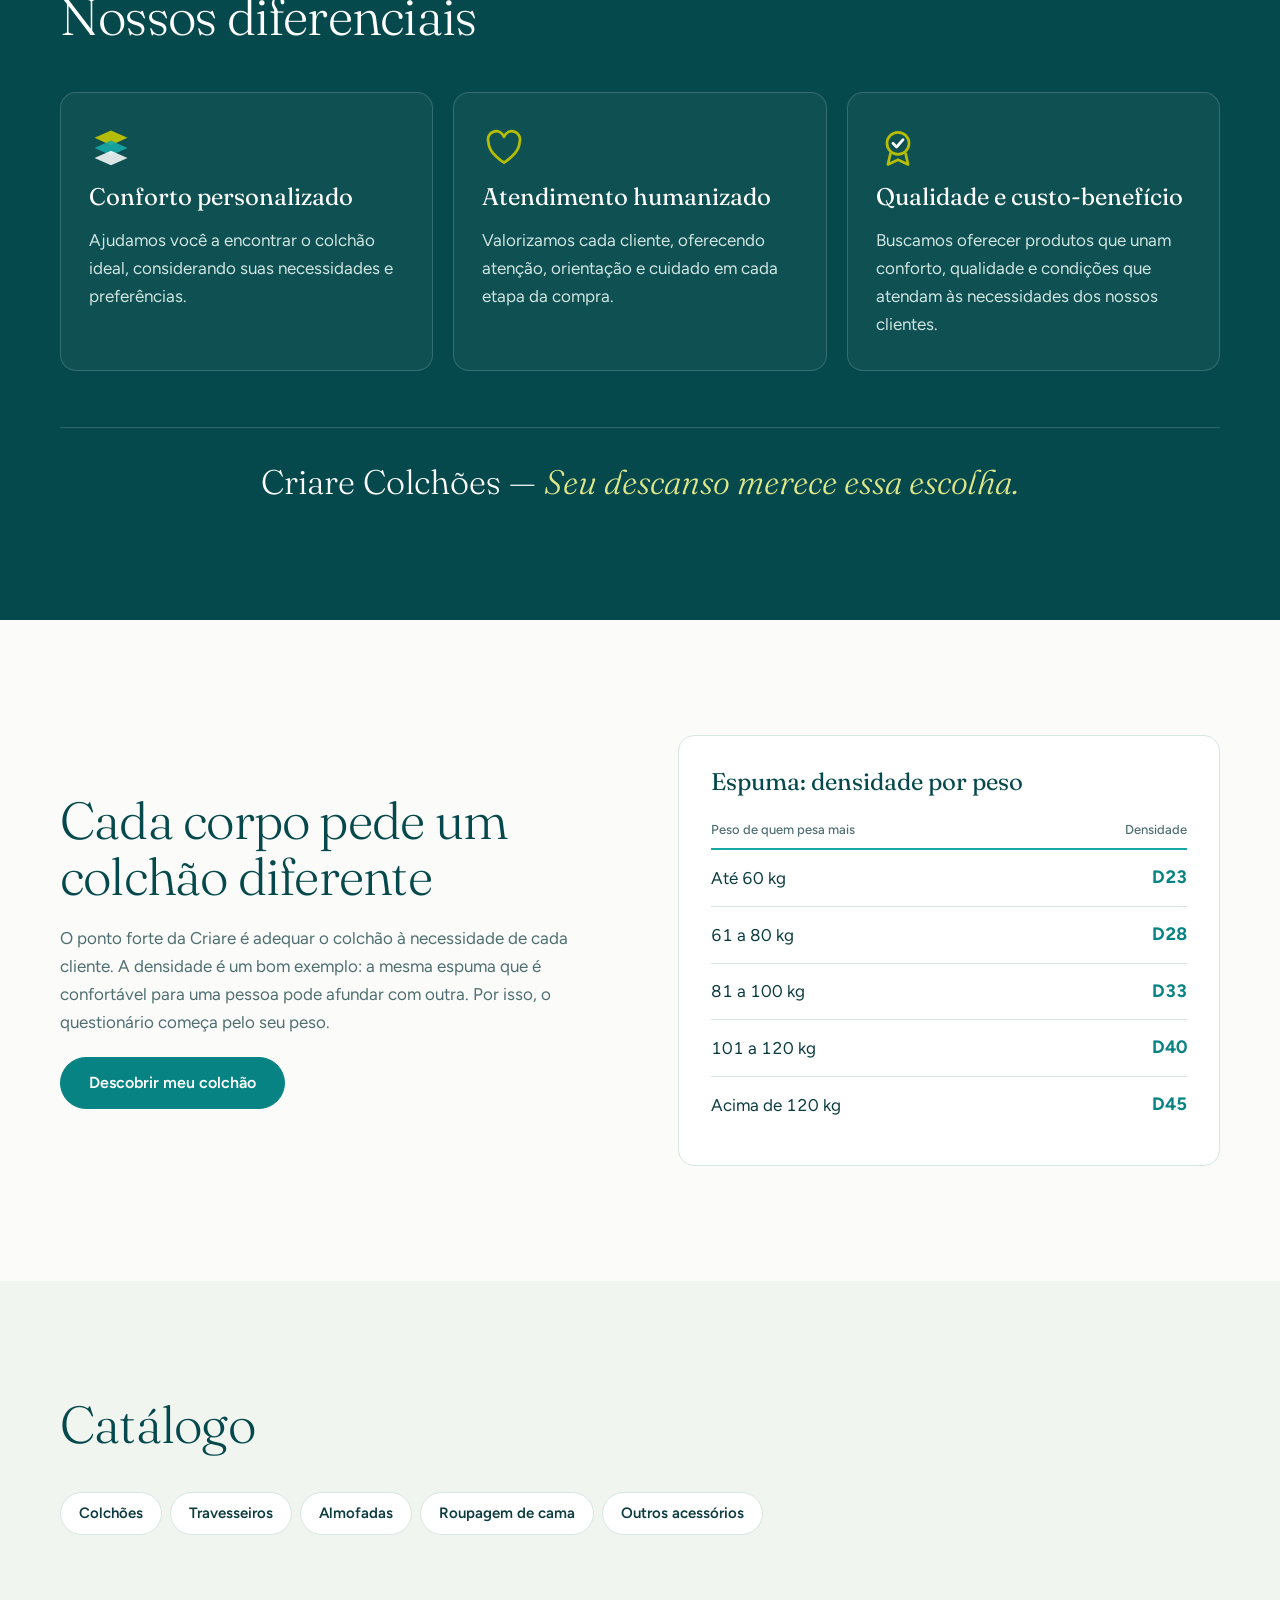
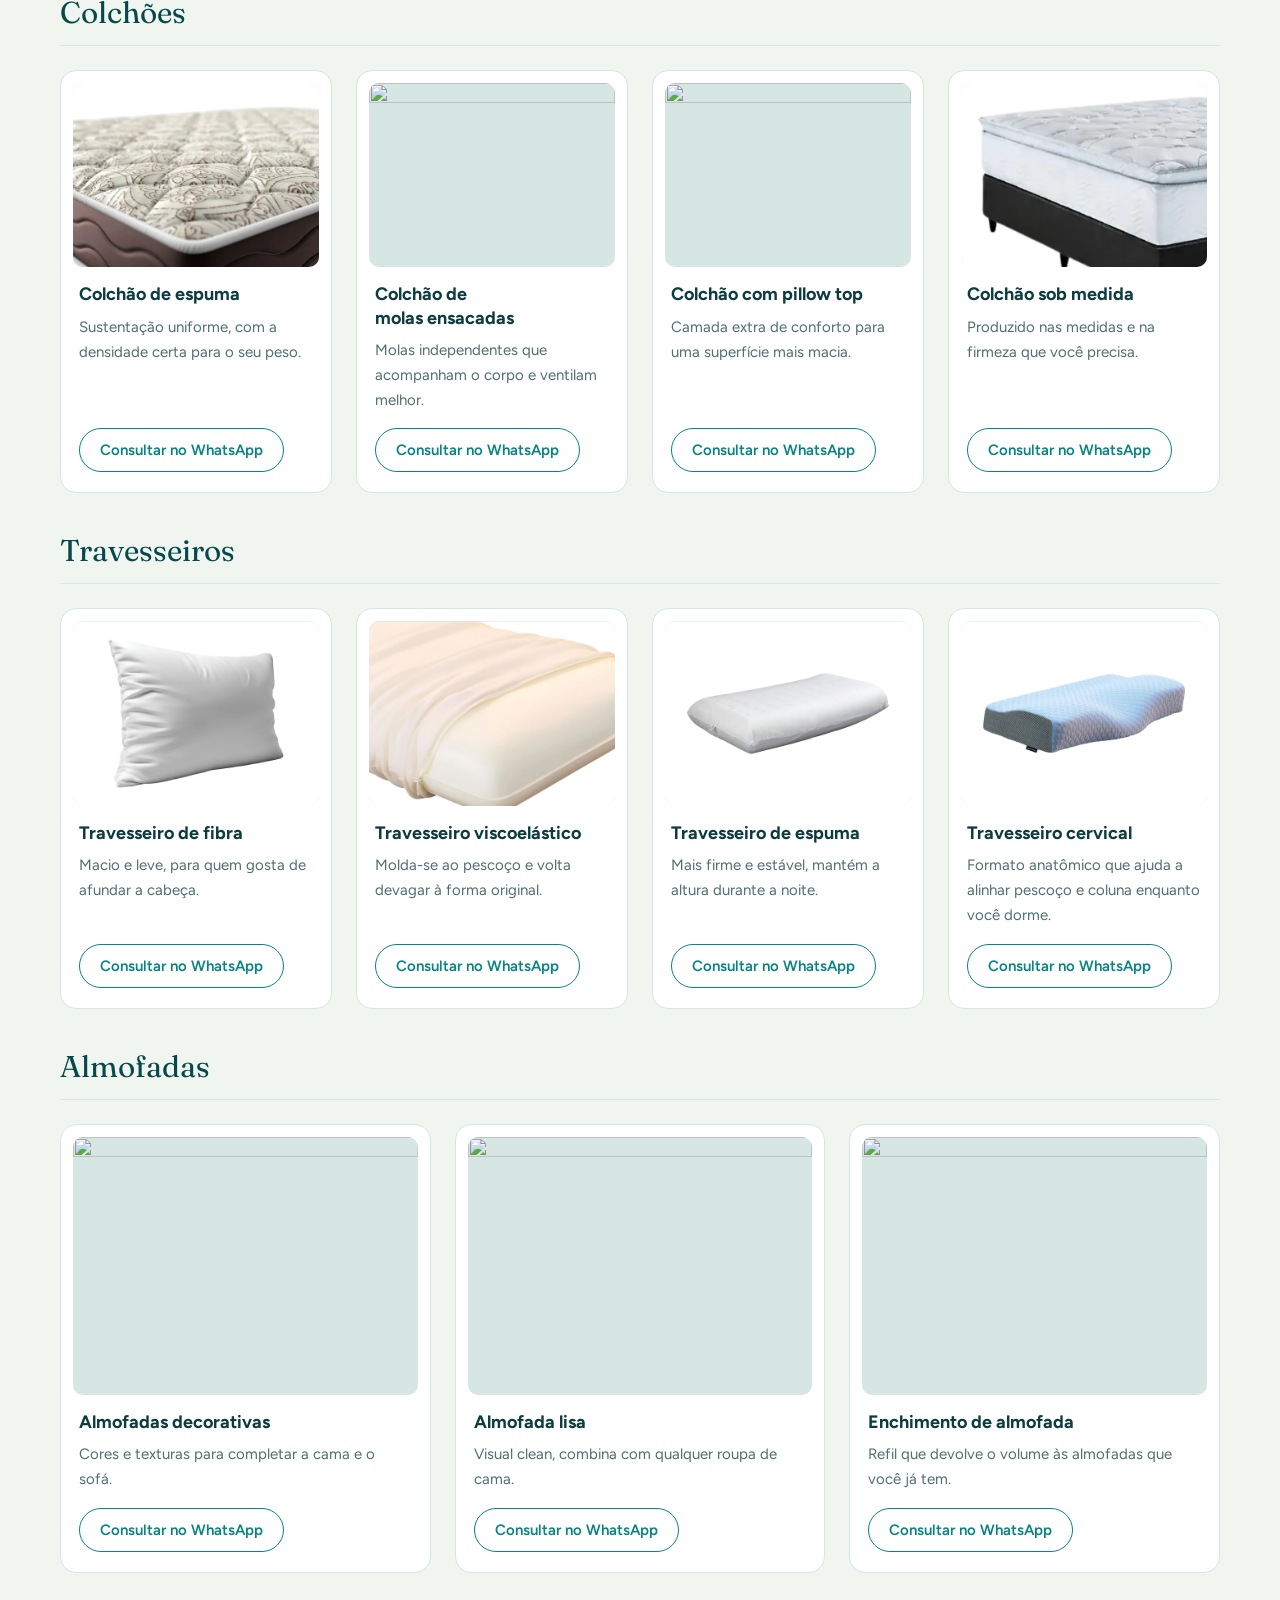
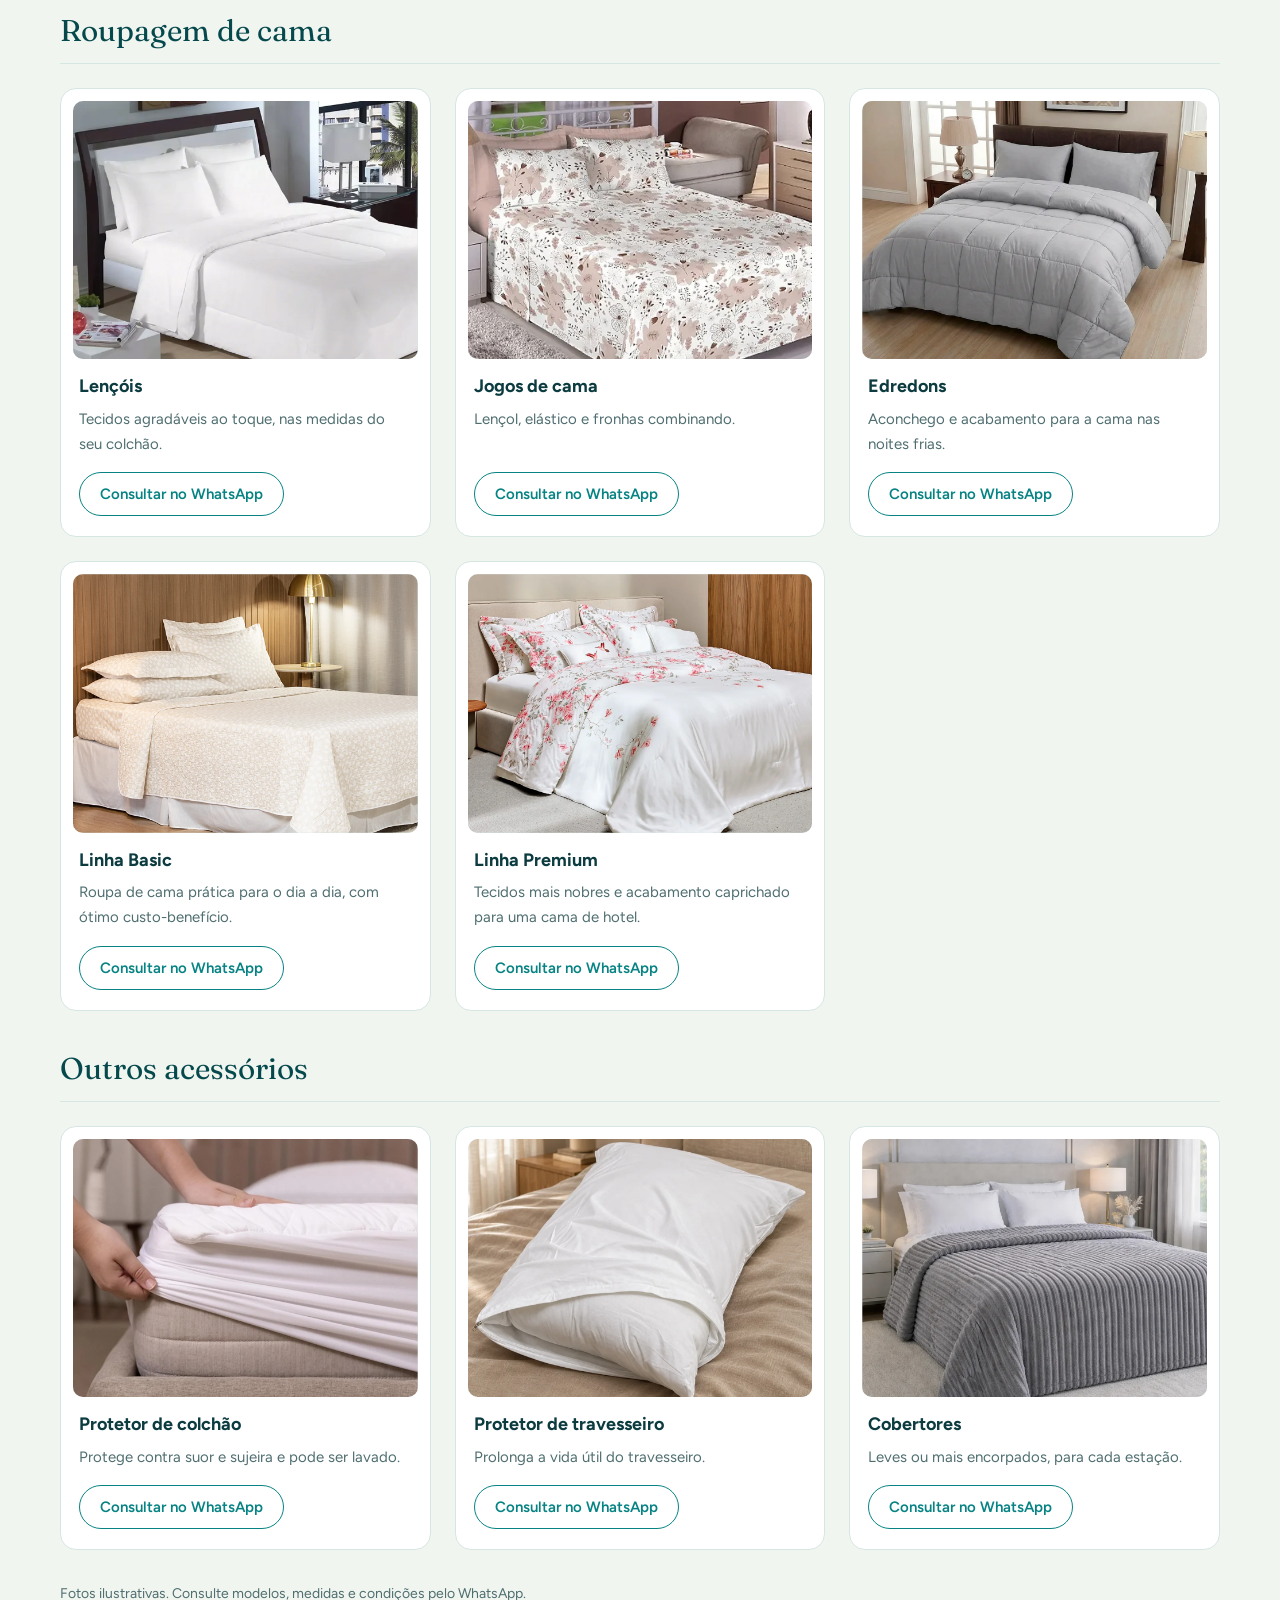
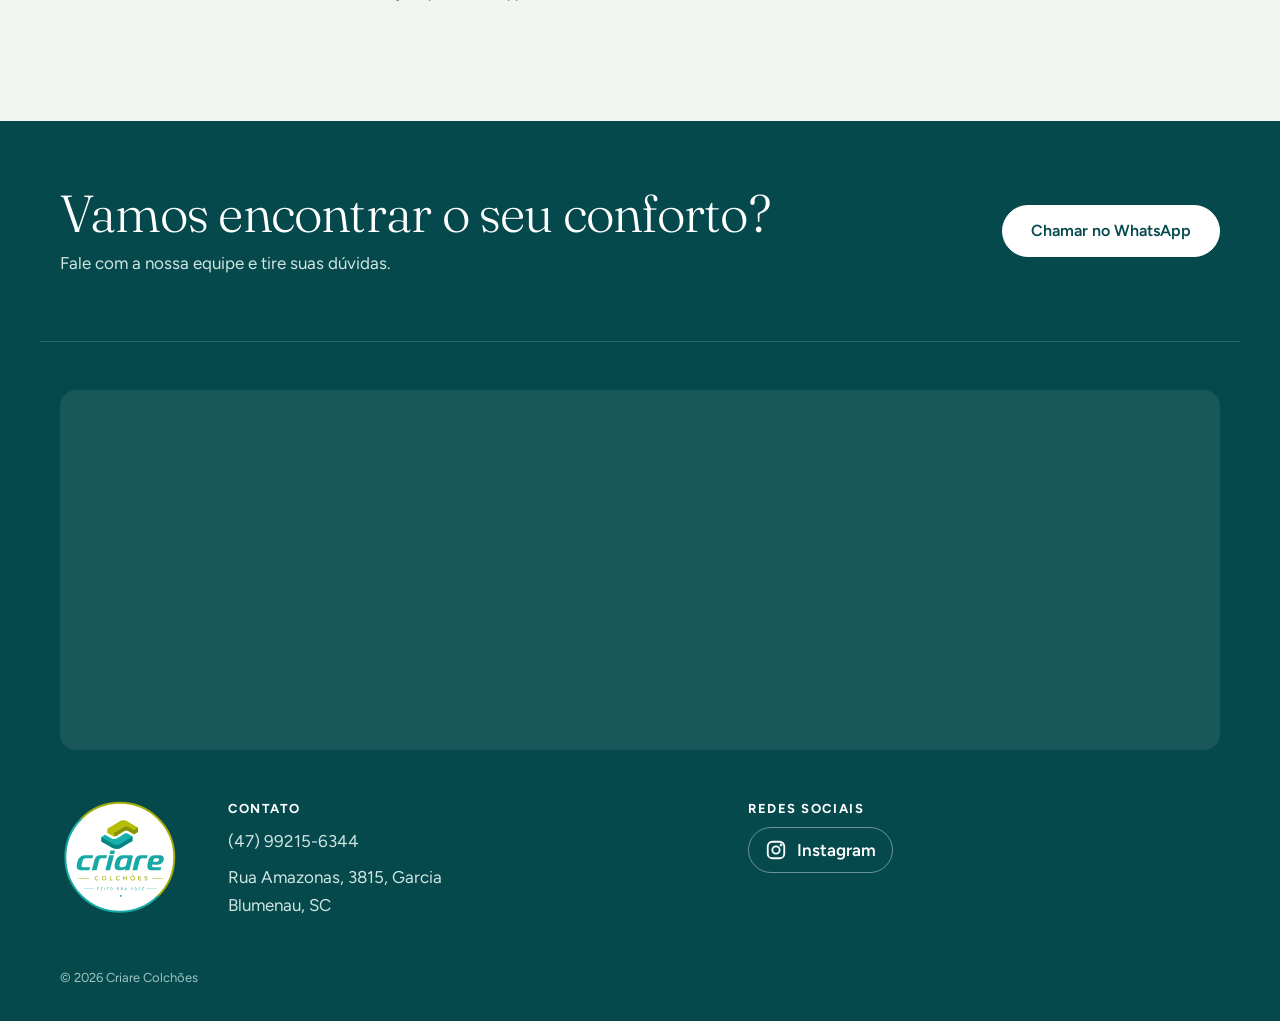
==== commit 35107959: "Catálogo: mapa no rodapé, fotos reais dos produtos e foto do Sobre - Mapa do Google entre a chamada " ====
--- a/catalogo/index.html
+++ b/catalogo/index.html
@@ -9,7 +9,7 @@
 <link rel="preconnect" href="https://fonts.googleapis.com">
 <link rel="preconnect" href="https://fonts.gstatic.com" crossorigin>
 <link rel="stylesheet" href="https://fonts.googleapis.com/css2?family=Figtree:wght@400;500;600;700&family=Fraunces:ital,opsz,wght@0,9..144,300;0,9..144,400;1,9..144,300;1,9..144,400&display=swap">
-<link rel="stylesheet" href="estilo.css?v=2">
+<link rel="stylesheet" href="estilo.css?v=6">
 <link rel="stylesheet" href="../questionario.css?v=1">
 </head>
 <body>
@@ -46,7 +46,7 @@
   <!-- 2. Sobre a marca -->
   <section id="sobre" class="secao">
     <div class="envolve sobre">
-      <div class="sobre-foto"><img src="https://images.unsplash.com/photo-1564019472231-4586c552dc27?w=1000&q=75&auto=format&fit=crop" alt="Travesseiros e edredom brancos sobre a cama" loading="lazy"></div>
+      <div class="sobre-foto"><img src="assets/sobre-quarto.jpg?v=2" alt="Cama com cabeceira estofada bege, roupa de cama clara e manta, em um quarto de iluminação suave" loading="lazy"></div>
       <div class="sobre-texto">
         <p class="rotulo">Sobre a Criare</p>
         <p class="sobre-destaque">A Criare Colchões acredita que cada pessoa merece noites mais confortáveis e momentos de descanso que contribuam para o seu bem-estar.</p>
@@ -119,6 +119,9 @@
     </div>
     <a class="botao botao-claro" data-wa="Olá! Vim pelo catálogo da Criare e gostaria de atendimento.">Chamar no WhatsApp</a>
   </div>
+  <div class="envolve rodape-mapa">
+    <iframe title="Localização da Criare Colchões no Google Maps" src="https://www.google.com/maps/embed?pb=!1m18!1m12!1m3!1d3556.4840862925657!2d-49.07113417110029!3d-26.951565424825336!2m3!1f0!2f0!3f0!3m2!1i1024!2i768!4f13.1!3m3!1m2!1s0x94df1970e1fbca15%3A0x136784d418e3645e!2sCriare%20colch%C3%B5es!5e0!3m2!1spt-BR!2sbr!4v1794954738121!5m2!1spt-BR!2sbr" width="600" height="450" allowfullscreen loading="lazy" referrerpolicy="strict-origin-when-cross-origin"></iframe>
+  </div>
   <div class="envolve rodape-grade">
     <img class="rodape-logo" src="assets/logo-criare.svg" alt="Criare Colchões, feito pra você" width="120" height="120">
     <div>
@@ -165,7 +168,7 @@
   </div>
 </div>
 
-<script src="catalogo.js"></script>
+<script src="catalogo.js?v=5"></script>
 <script src="../regras.js"></script>
 <script src="../questionario.js?v=1"></script>
 </body>
--- a/catalogo/estilo.css
+++ b/catalogo/estilo.css
@@ -89,8 +89,8 @@
 
 /* 2. Sobre */
 .sobre { display: grid; grid-template-columns: minmax(0, .9fr) minmax(0, 1.1fr); gap: clamp(36px, 7vw, 96px); align-items: center; }
-.sobre-foto { overflow: hidden; border-radius: 200px 200px 16px 16px; }
-.sobre-foto img { display: block; width: 100%; aspect-ratio: 4 / 5; object-fit: cover; }
+.sobre-foto { overflow: hidden; padding: 12px; background: #fff; border: 1px solid var(--linha); border-radius: 24px; box-shadow: 0 18px 40px -18px rgba(4,40,43,.28); }
+.sobre-foto img { display: block; width: 100%; height: auto; aspect-ratio: 1175 / 896; border-radius: 14px; }
 .sobre-texto { display: grid; gap: 20px; }
 .sobre-texto p { color: var(--suave); max-width: 36em; }
 .sobre-texto .sobre-destaque { font: 300 clamp(1.625rem, 2.8vw, 2.25rem)/1.25 var(--display); color: var(--teal-fundo); }
@@ -138,6 +138,8 @@
 .redes { display: flex; flex-wrap: wrap; gap: 10px; }
 .rede { display: inline-flex; align-items: center; gap: 10px; min-height: 44px; padding: 8px 16px; border: 1px solid rgba(255,255,255,.4); border-radius: 999px; color: #fff; font-weight: 600; text-decoration: none; }
 .rede:hover { background: #fff; color: var(--teal-fundo); }
+.rodape-mapa { padding-top: 48px; }
+.rodape-mapa iframe { display: block; width: 100%; height: 360px; border: 0; border-radius: 16px; background: rgba(255,255,255,.08); }
 .rodape-fim { font-size: .8125rem; color: #9cc4c0; }
 
 .whats { position: fixed; z-index: 9; right: max(16px, env(safe-area-inset-right, 0px)); bottom: calc(16px + env(safe-area-inset-bottom, 0px)); display: inline-flex; align-items: center; gap: 8px; padding: 12px 20px 12px 16px; border-radius: 999px; background: #128c4f; color: #fff; font-weight: 700; text-decoration: none; box-shadow: 0 8px 22px rgba(4,40,43,.3); }
@@ -152,7 +154,7 @@
   .abertura-texto > * { max-width: 100%; }
   .grade { grid-template-columns: repeat(2, minmax(0, 1fr)); }
   .cartoes, .sobre, .dividido { grid-template-columns: minmax(0, 1fr); }
-  .sobre-foto { max-width: 420px; }
+  .sobre-foto { max-width: 560px; }
   .rodape-grade { grid-template-columns: minmax(0, 1fr) minmax(0, 1fr); }
   .rodape-logo { grid-column: 1 / -1; }
 }
@@ -166,6 +168,7 @@
   .grade { grid-template-columns: minmax(0, 1fr); }
   .abertura-texto { padding-block: 0 48px; }
   .rodape-grade { grid-template-columns: minmax(0, 1fr); gap: 32px; }
+  .rodape-mapa iframe { height: 280px; }
   .whats span { display: none; }
   .whats { padding: 14px; }
 }
